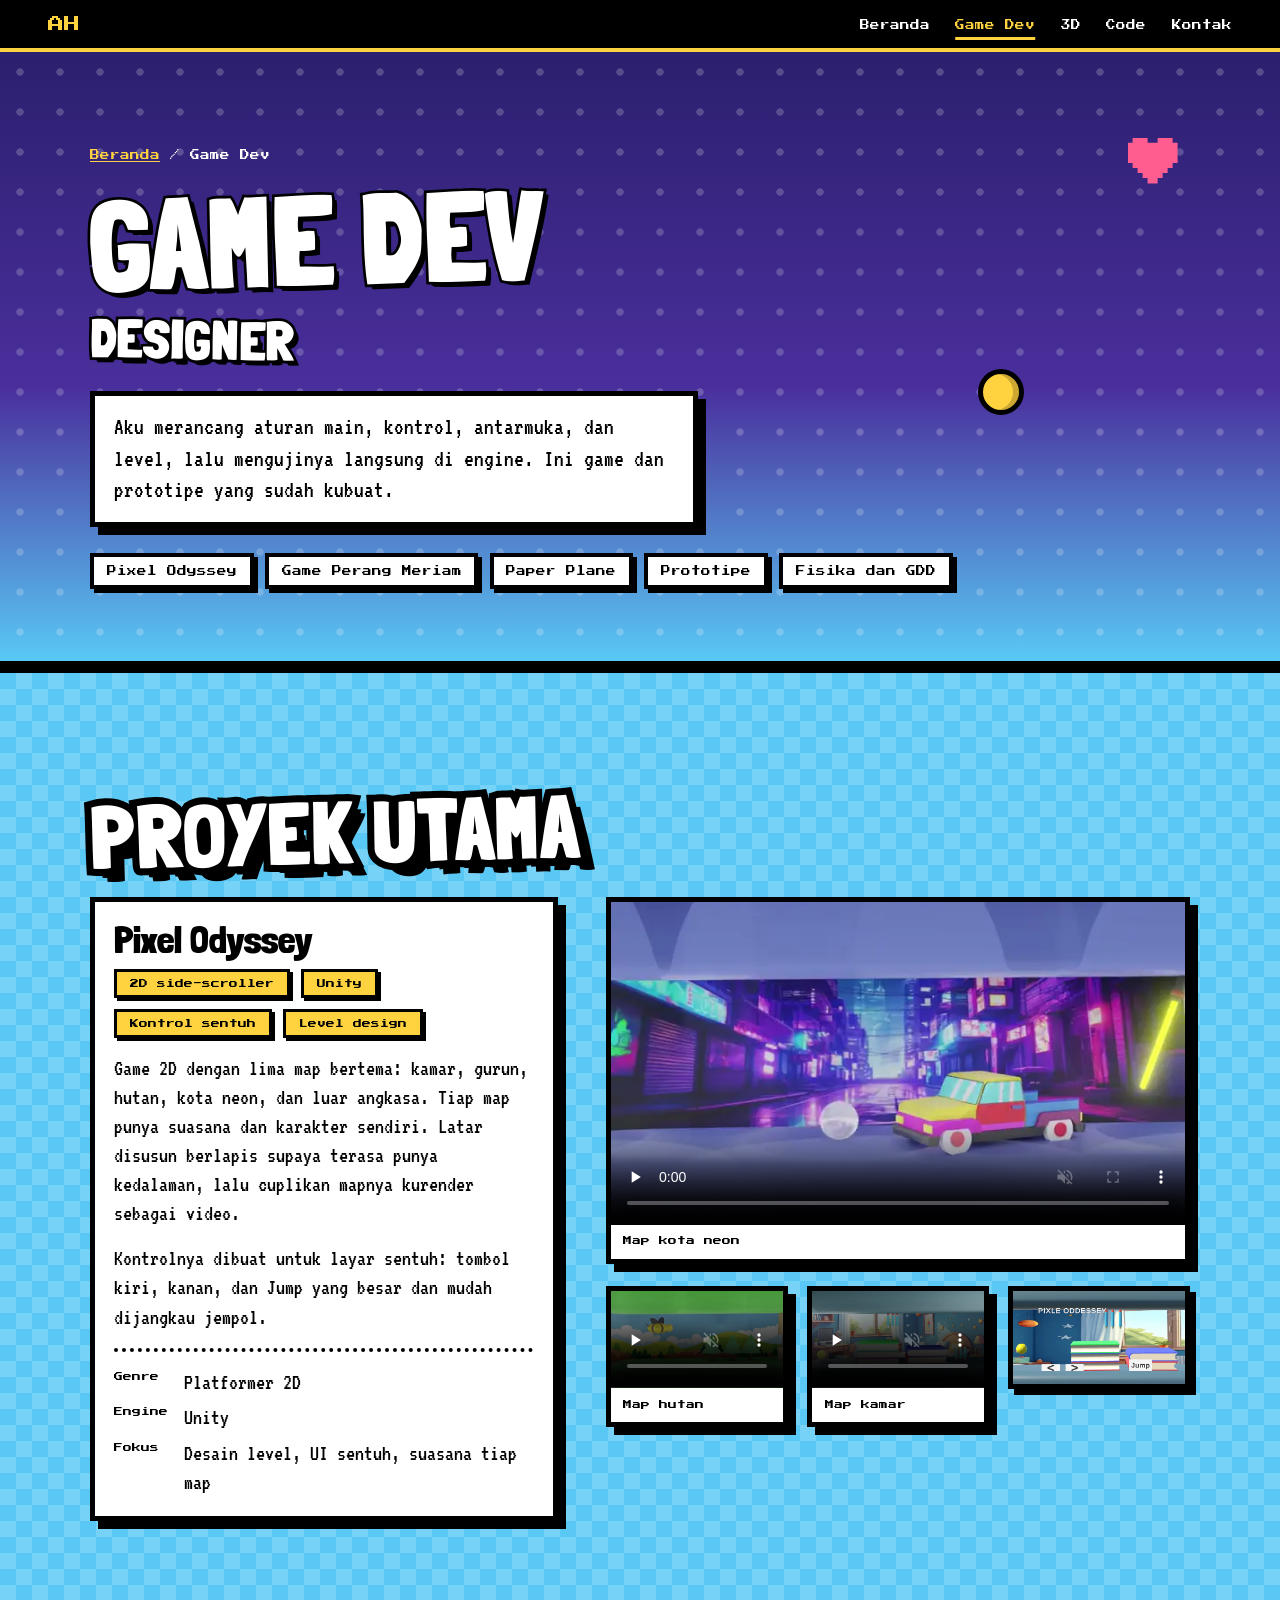
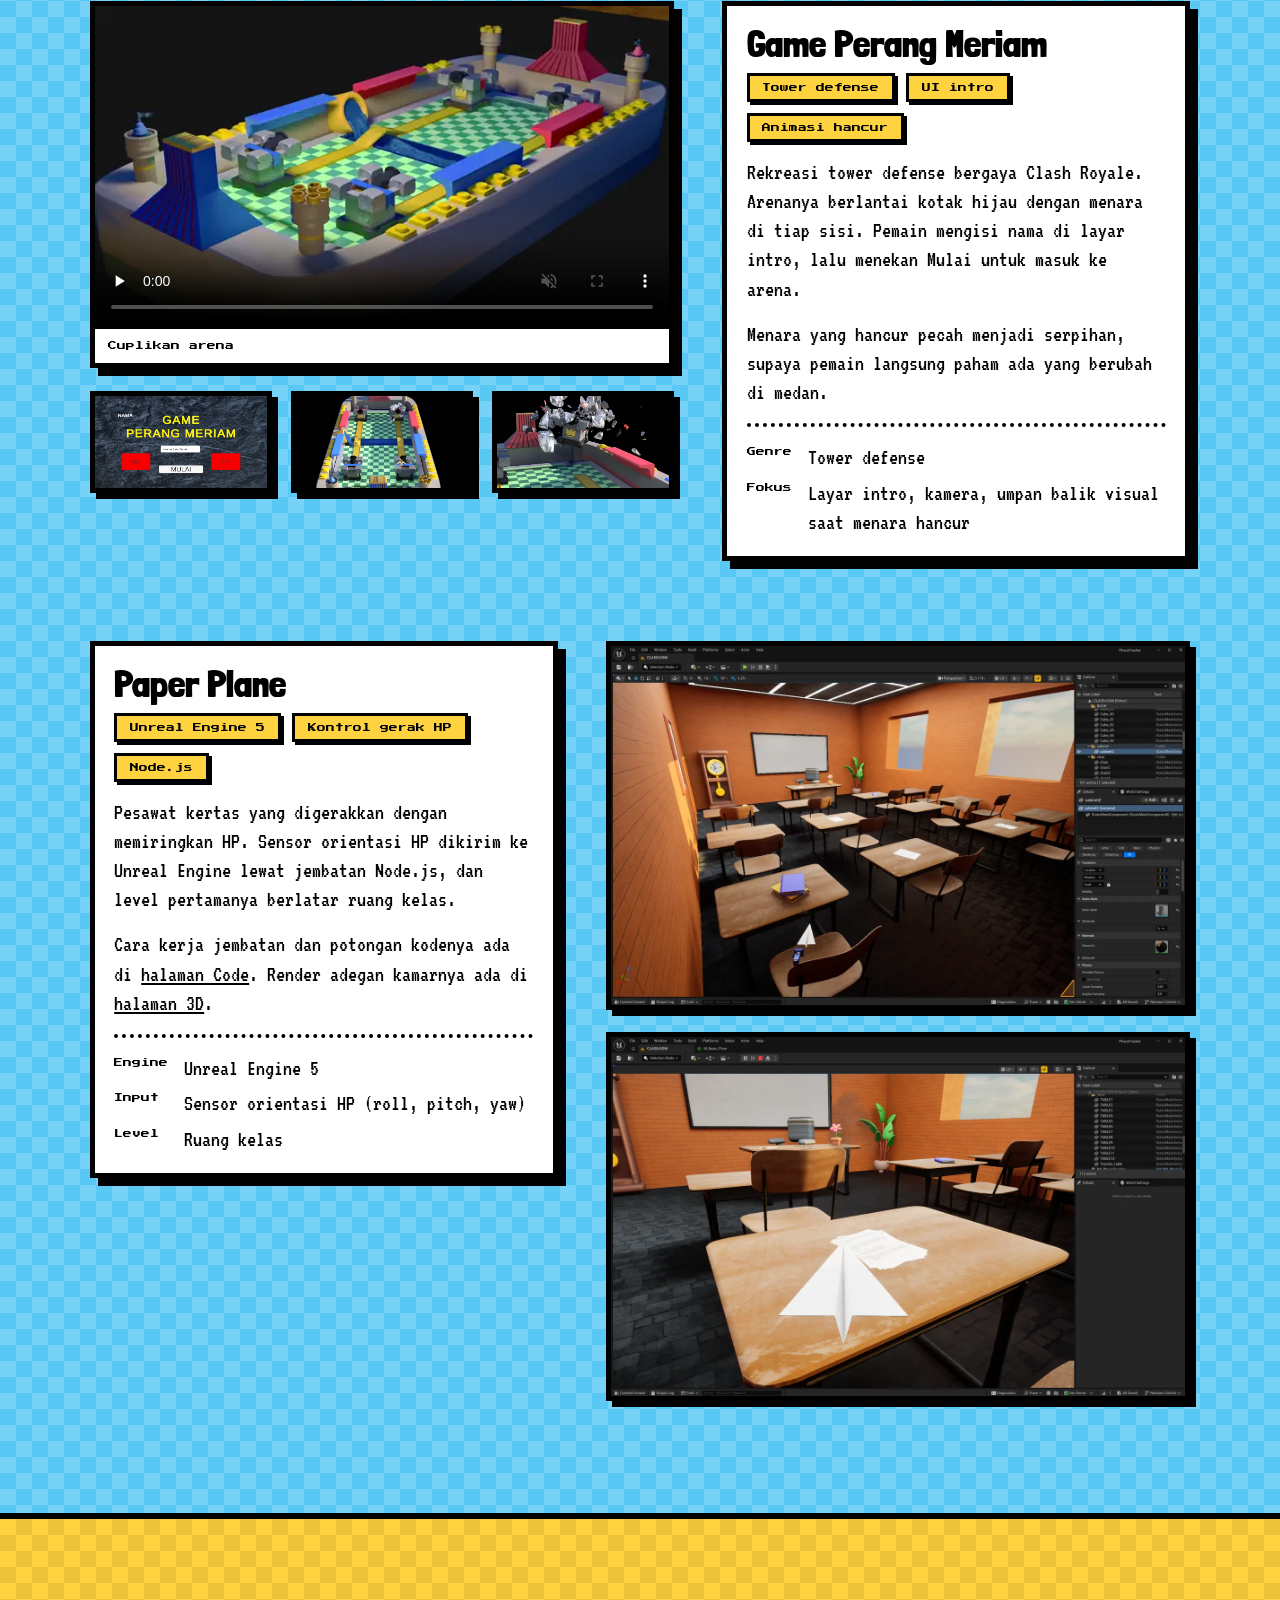
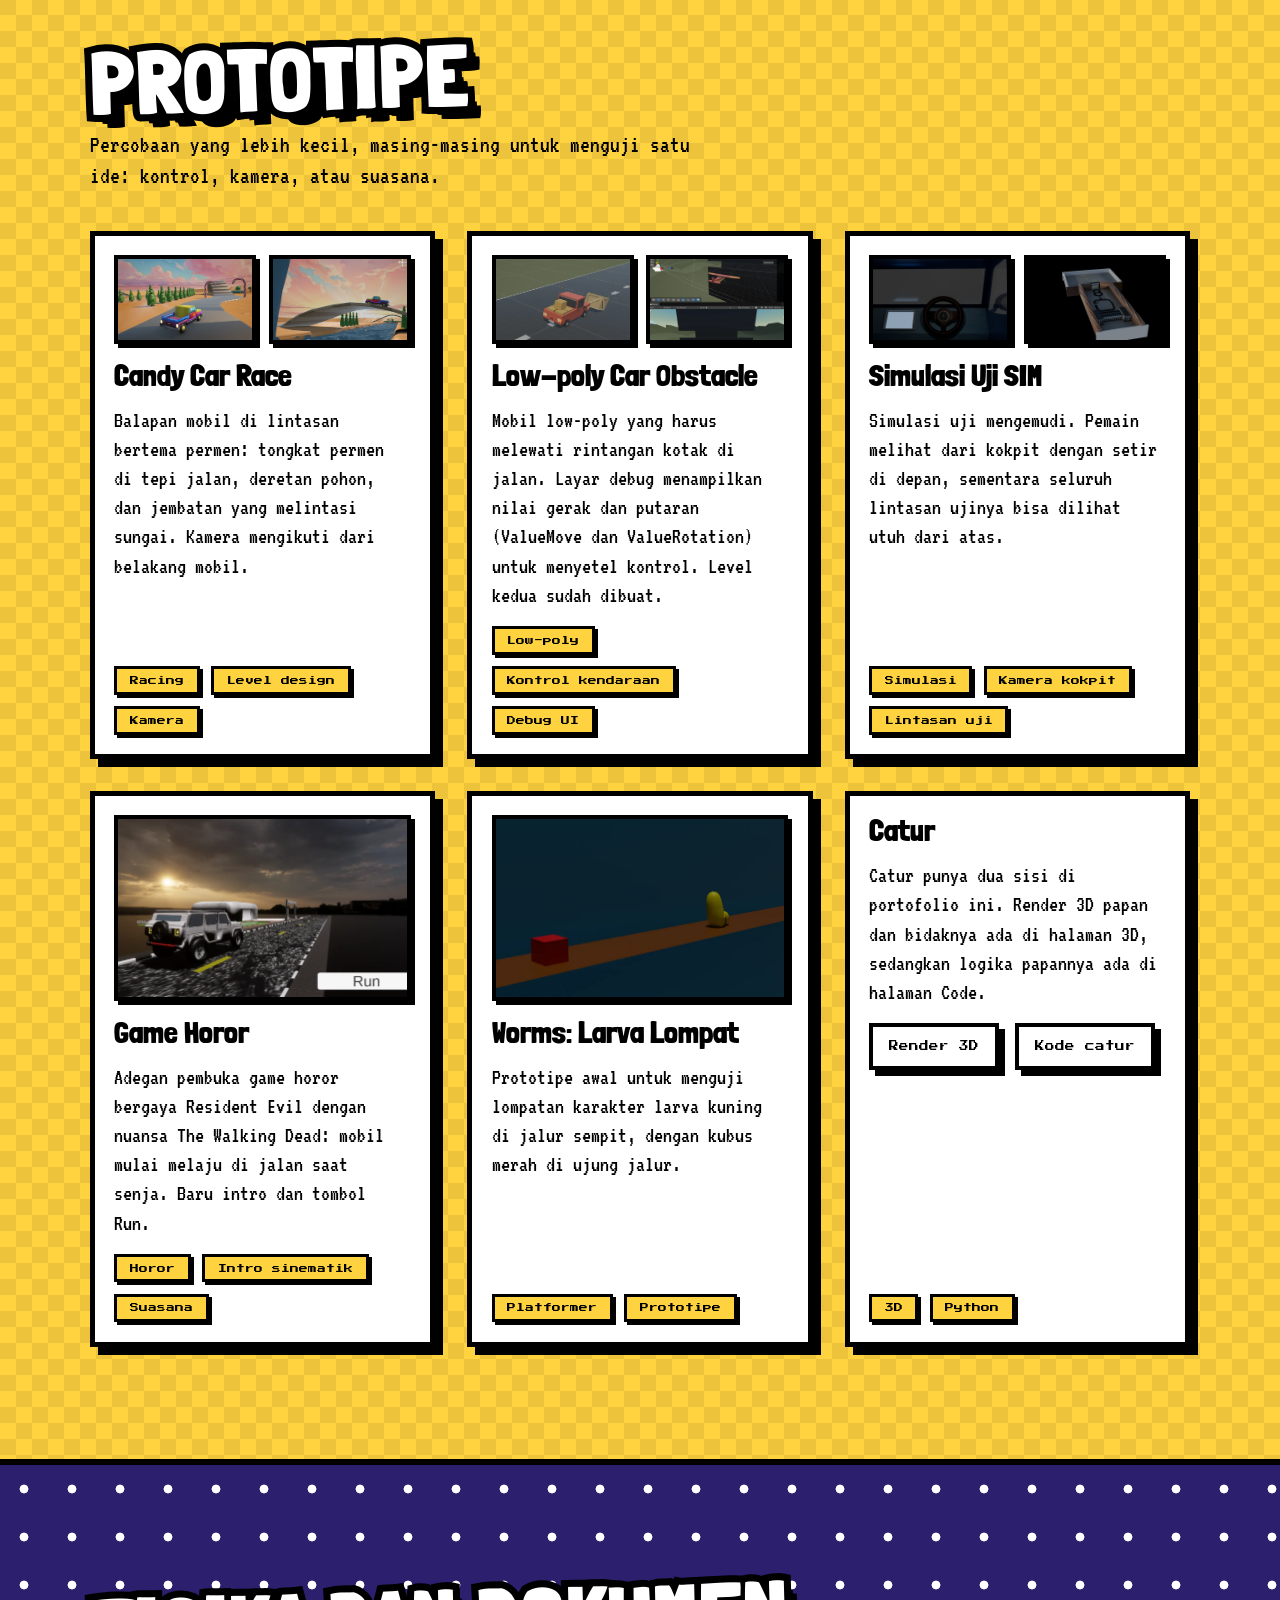
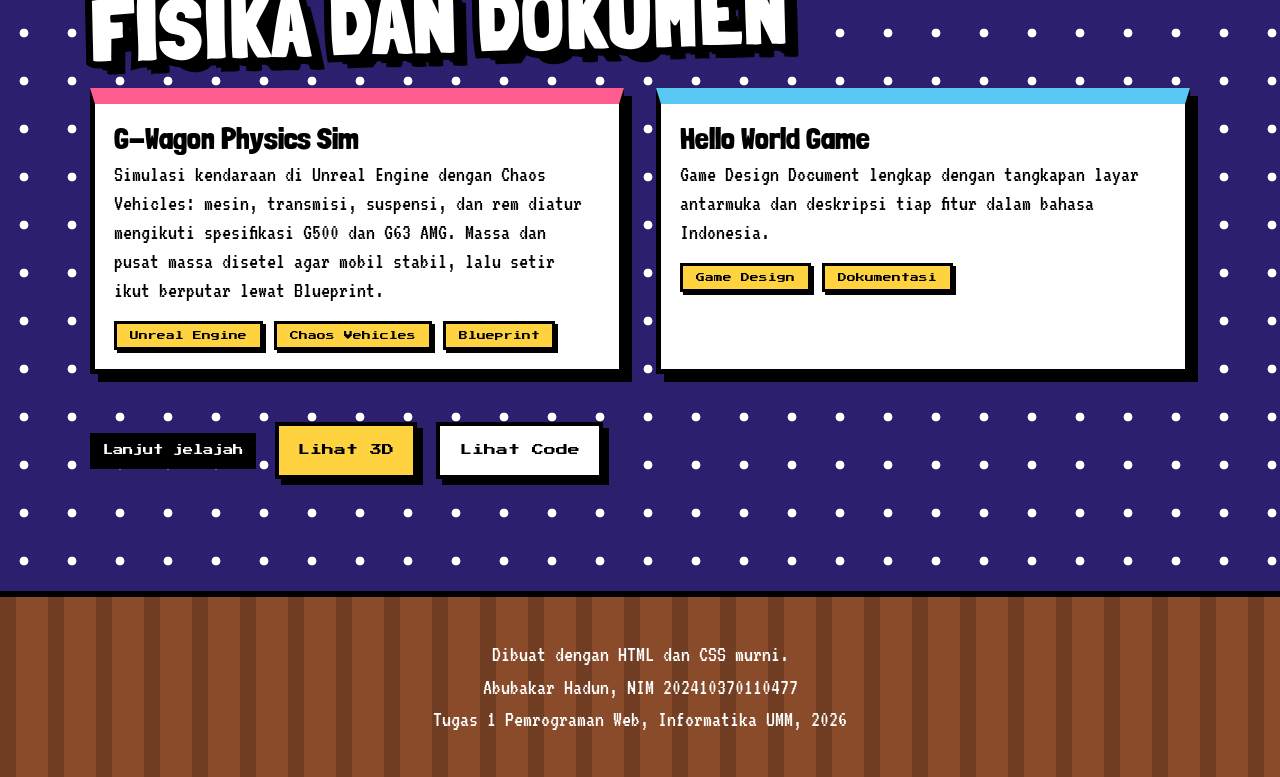
==== gamedev.html @ 82a95703 "Data1" ====
<!DOCTYPE html>
<html lang="id">
<head>
<meta charset="utf-8">
<meta name="viewport" content="width=device-width, initial-scale=1">
<title>Game Dev Designer | Abubakar Hadun</title>
<meta name="description" content="Game dan prototipe karya Abubakar Hadun: Pixel Odyssey, Game Perang Meriam, Paper Plane, simulasi kendaraan, dan Game Design Document.">
<meta name="theme-color" content="#2b1f6e">
<meta property="og:type" content="website">
<meta property="og:title" content="Game Dev Designer | Abubakar Hadun">
<meta property="og:description" content="Game dan prototipe karya Abubakar Hadun: Pixel Odyssey, Game Perang Meriam, Paper Plane, simulasi kendaraan, dan Game Design Document.">
<link rel="icon" href="data:image/svg+xml,%3Csvg xmlns='http://www.w3.org/2000/svg' viewBox='0 0 16 16'%3E%3Crect width='16' height='16' fill='%23ffd23f'/%3E%3Cpath d='M3 13V6h2V4h6v2h2v7h-3V9H6v4z' fill='%23000'/%3E%3C/svg%3E">
<link rel="preconnect" href="https://fonts.googleapis.com">
<link rel="preconnect" href="https://fonts.gstatic.com" crossorigin>
<link rel="stylesheet" href="https://fonts.googleapis.com/css2?family=Londrina+Solid:wght@900&amp;family=Press+Start+2P&amp;family=VT323&amp;display=swap">
<link rel="stylesheet" href="css/style.css">
</head>
<body>
<a class="skip" href="#main">Lewati ke konten utama</a>

<header class="topbar">
  <a class="logo" href="index.html" aria-label="Kembali ke beranda">AH</a>
  <nav aria-label="Menu utama">
    <ul>
      <li><a href="index.html">Beranda</a></li>
      <li><a href="gamedev.html" aria-current="page">Game Dev</a></li>
      <li><a href="3d.html">3D</a></li>
      <li><a href="code.html">Code</a></li>
      <li><a href="index.html#contact">Kontak</a></li>
    </ul>
  </nav>
</header>

<main id="main">
  <section class="pagehead pagehead--game" aria-labelledby="page-title">
    <span class="doodle heart" style="--k:1.2;right:8%;top:14%" aria-hidden="true"></span>
    <span class="doodle coin" style="--k:.8;right:20%;top:52%" aria-hidden="true"></span>
    <div class="wrap">
      <p class="crumb"><a href="index.html">Beranda</a> / Game Dev</p>
      <h1 id="page-title"><span class="big">Game Dev</span><span class="sub">Designer</span></h1>
      <p class="bubble">Aku merancang aturan main, kontrol, antarmuka, dan level, lalu mengujinya langsung di engine. Ini game dan prototipe yang sudah kubuat.</p>
      <ul class="jump" aria-label="Loncat ke bagian"><li><a href="#pixel-odyssey">Pixel Odyssey</a></li><li><a href="#perang-meriam">Game Perang Meriam</a></li><li><a href="#paper-plane">Paper Plane</a></li><li><a href="#prototipe">Prototipe</a></li><li><a href="#fisika">Fisika dan GDD</a></li></ul>
    </div>
  </section>

  <section id="utama" class="band band--sky" aria-labelledby="utama-title">
    <div class="wrap">
      <h2 id="utama-title">Proyek Utama</h2>
      <article class="case" id="pixel-odyssey">
        <div class="case__media">
          <figure class="frame"><video controls muted playsinline preload="none" width="960" height="540" poster="assets/vid/pixel-map4.webp"><source src="assets/vid/pixel-map4.mp4" type="video/mp4"></video><figcaption>Map kota neon</figcaption></figure>
          <div class="case__row">
            <figure class="frame"><video controls muted playsinline preload="none" width="960" height="540" poster="assets/vid/pixel-map3.webp"><source src="assets/vid/pixel-map3.mp4" type="video/mp4"></video><figcaption>Map hutan</figcaption></figure>
            <figure class="frame"><video controls muted playsinline preload="none" width="960" height="540" poster="assets/vid/pixel-map1.webp"><source src="assets/vid/pixel-map1.mp4" type="video/mp4"></video><figcaption>Map kamar</figcaption></figure>
            <a class="shot" href="#lb-1" aria-label="Perbesar gambar: Antarmuka game Pixel Odyssey dengan tombol kiri, kanan, dan Jump di atas tumpukan buku"><img src="assets/img/pixeloddesey/button-with-controoller-game-mobile-unityui.webp" width="1280" height="792" alt="Antarmuka game Pixel Odyssey dengan tombol kiri, kanan, dan Jump di atas tumpukan buku" loading="lazy" decoding="async"></a>
          </div>
        </div>
        <div class="card case__body">
          <h3>Pixel Odyssey</h3>
          <ul class="tags"><li>2D side-scroller</li><li>Unity</li><li>Kontrol sentuh</li><li>Level design</li></ul>
          <p>Game 2D dengan lima map bertema: kamar, gurun, hutan, kota neon, dan luar angkasa. Tiap map punya suasana dan karakter sendiri. Latar disusun berlapis supaya terasa punya kedalaman, lalu cuplikan mapnya kurender sebagai video.</p>
          <p>Kontrolnya dibuat untuk layar sentuh: tombol kiri, kanan, dan Jump yang besar dan mudah dijangkau jempol.</p>
          <dl class="facts"><dt>Genre</dt><dd>Platformer 2D</dd><dt>Engine</dt><dd>Unity</dd><dt>Fokus</dt><dd>Desain level, UI sentuh, suasana tiap map</dd></dl>
        </div>
      </article>
      <article class="case" id="perang-meriam">
        <div class="case__media">
          <figure class="frame"><video controls muted playsinline preload="none" width="960" height="540" poster="assets/vid/clash-timeline.webp"><source src="assets/vid/clash-timeline.mp4" type="video/mp4"></video><figcaption>Cuplikan arena</figcaption></figure>
          <div class="case__row">
            <a class="shot" href="#lb-2" aria-label="Perbesar gambar: Layar intro Game Perang Meriam dengan kolom nama pemain dan tombol Mulai"><img src="assets/img/clashroyale-recreate-towerdefence/ui-inthe-intro.webp" width="1280" height="682" alt="Layar intro Game Perang Meriam dengan kolom nama pemain dan tombol Mulai" loading="lazy" decoding="async"></a>
            <a class="shot" href="#lb-3" aria-label="Perbesar gambar: Arena tower defense dilihat dari kamera dalam game"><img src="assets/img/clashroyale-recreate-towerdefence/ingamecamera.webp" width="1280" height="720" alt="Arena tower defense dilihat dari kamera dalam game" loading="lazy" decoding="async"></a>
            <a class="shot" href="#lb-4" aria-label="Perbesar gambar: Menara yang hancur pecah menjadi serpihan"><img src="assets/img/clashroyale-recreate-towerdefence/toweranimation-when-got-destroyed.webp" width="1280" height="720" alt="Menara yang hancur pecah menjadi serpihan" loading="lazy" decoding="async"></a>
          </div>
        </div>
        <div class="card case__body">
          <h3>Game Perang Meriam</h3>
          <ul class="tags"><li>Tower defense</li><li>UI intro</li><li>Animasi hancur</li></ul>
          <p>Rekreasi tower defense bergaya Clash Royale. Arenanya berlantai kotak hijau dengan menara di tiap sisi. Pemain mengisi nama di layar intro, lalu menekan Mulai untuk masuk ke arena.</p>
          <p>Menara yang hancur pecah menjadi serpihan, supaya pemain langsung paham ada yang berubah di medan.</p>
          <dl class="facts"><dt>Genre</dt><dd>Tower defense</dd><dt>Fokus</dt><dd>Layar intro, kamera, umpan balik visual saat menara hancur</dd></dl>
        </div>
      </article>
      <article class="case" id="paper-plane">
        <div class="case__media">
          <a class="shot" href="#lb-5" aria-label="Perbesar gambar: Level ruang kelas di Unreal Editor dengan pesawat kertas di atas meja"><img src="assets/img/paper-plane-game/phonetracker-unreal-editor-12-11-2026-19-38-10.webp" width="1280" height="800" alt="Level ruang kelas di Unreal Editor dengan pesawat kertas di atas meja" loading="lazy" decoding="async"></a>
          <a class="shot" href="#lb-6" aria-label="Perbesar gambar: Pesawat kertas dilihat dari dekat di atas meja kelas"><img src="assets/img/paper-plane-game/phonetracker-unreal-editor-12-11-2026-19-39-24.webp" width="1280" height="800" alt="Pesawat kertas dilihat dari dekat di atas meja kelas" loading="lazy" decoding="async"></a>
        </div>
        <div class="card case__body">
          <h3>Paper Plane</h3>
          <ul class="tags"><li>Unreal Engine 5</li><li>Kontrol gerak HP</li><li>Node.js</li></ul>
          <p>Pesawat kertas yang digerakkan dengan memiringkan HP. Sensor orientasi HP dikirim ke Unreal Engine lewat jembatan Node.js, dan level pertamanya berlatar ruang kelas.</p>
          <p>Cara kerja jembatan dan potongan kodenya ada di <a href="code.html#phone-bridge">halaman Code</a>. Render adegan kamarnya ada di <a href="3d.html#gerak">halaman 3D</a>.</p>
          <dl class="facts"><dt>Engine</dt><dd>Unreal Engine 5</dd><dt>Input</dt><dd>Sensor orientasi HP (roll, pitch, yaw)</dd><dt>Level</dt><dd>Ruang kelas</dd></dl>
        </div>
      </article>
    </div>
  </section>

  <section id="prototipe" class="band band--sun" aria-labelledby="prototipe-title">
    <div class="wrap">
      <h2 id="prototipe-title">Prototipe</h2>
      <p class="lede">Percobaan yang lebih kecil, masing-masing untuk menguji satu ide: kontrol, kamera, atau suasana.</p>
      <div class="grid grid--3">
        <article class="card proto">
          <div class="shots"><a class="shot" href="#lb-7" aria-label="Perbesar gambar: Mobil dilihat dari belakang di lintasan bertema permen dengan tongkat permen di tepi jalan"><img src="assets/img/candy-car-race/front-cam.webp" width="1280" height="855" alt="Mobil dilihat dari belakang di lintasan bertema permen dengan tongkat permen di tepi jalan" loading="lazy" decoding="async"></a><a class="shot" href="#lb-8" aria-label="Perbesar gambar: Mobil melintasi jembatan di atas sungai saat senja"><img src="assets/img/candy-car-race/water.webp" width="1280" height="834" alt="Mobil melintasi jembatan di atas sungai saat senja" loading="lazy" decoding="async"></a></div>
          <h3>Candy Car Race</h3>
          <p>Balapan mobil di lintasan bertema permen: tongkat permen di tepi jalan, deretan pohon, dan jembatan yang melintasi sungai. Kamera mengikuti dari belakang mobil.</p>
          <ul class="tags"><li>Racing</li><li>Level design</li><li>Kamera</li></ul>
        </article>
        <article class="card proto">
          <div class="shots"><a class="shot" href="#lb-9" aria-label="Perbesar gambar: Mobil pikap low-poly dengan kotak-kotak rintangan di jalan"><img src="assets/img/lowpoly-car-obstacle/screenshot-2026-11-12-171613.webp" width="822" height="354" alt="Mobil pikap low-poly dengan kotak-kotak rintangan di jalan" loading="lazy" decoding="async"></a><a class="shot" href="#lb-10" aria-label="Perbesar gambar: Level kedua game mobil low-poly di editor"><img src="assets/img/lowpoly-car-obstacle/level2-lowpoly-game-plane.webp" width="1280" height="1328" alt="Level kedua game mobil low-poly di editor" loading="lazy" decoding="async"></a></div>
          <h3>Low-poly Car Obstacle</h3>
          <p>Mobil low-poly yang harus melewati rintangan kotak di jalan. Layar debug menampilkan nilai gerak dan putaran (ValueMove dan ValueRotation) untuk menyetel kontrol. Level kedua sudah dibuat.</p>
          <ul class="tags"><li>Low-poly</li><li>Kontrol kendaraan</li><li>Debug UI</li></ul>
        </article>
        <article class="card proto">
          <div class="shots"><a class="shot" href="#lb-11" aria-label="Perbesar gambar: Tampilan kokpit dengan setir dan layar kecil di dalam game"><img src="assets/img/game-uji-sim/in-steering-ongame.webp" width="1280" height="720" alt="Tampilan kokpit dengan setir dan layar kecil di dalam game" loading="lazy" decoding="async"></a><a class="shot" href="#lb-12" aria-label="Perbesar gambar: Peta lintasan uji dilihat dari atas"><img src="assets/img/game-uji-sim/whole-map.webp" width="1280" height="720" alt="Peta lintasan uji dilihat dari atas" loading="lazy" decoding="async"></a></div>
          <h3>Simulasi Uji SIM</h3>
          <p>Simulasi uji mengemudi. Pemain melihat dari kokpit dengan setir di depan, sementara seluruh lintasan ujinya bisa dilihat utuh dari atas.</p>
          <ul class="tags"><li>Simulasi</li><li>Kamera kokpit</li><li>Lintasan uji</li></ul>
        </article>
        <article class="card proto">
          <div class="shots"><a class="shot" href="#lb-13" aria-label="Perbesar gambar: Mobil off-road melaju di jalan saat senja dengan tombol Run di pojok kanan bawah"><img src="assets/img/horor-game/hororgame-styleresident-evil-intro-kinda-like-walkingdead-car-start.webp" width="1280" height="715" alt="Mobil off-road melaju di jalan saat senja dengan tombol Run di pojok kanan bawah" loading="lazy" decoding="async"></a></div>
          <h3>Game Horor</h3>
          <p>Adegan pembuka game horor bergaya Resident Evil dengan nuansa The Walking Dead: mobil mulai melaju di jalan saat senja. Baru intro dan tombol Run.</p>
          <ul class="tags"><li>Horor</li><li>Intro sinematik</li><li>Suasana</li></ul>
        </article>
        <article class="card proto">
          <div class="shots"><a class="shot" href="#lb-14" aria-label="Perbesar gambar: Larva kuning di atas papan sempit dengan kubus merah di ujung jalur"><img src="assets/img/worms-game/larva-tryna-jump.webp" width="1280" height="720" alt="Larva kuning di atas papan sempit dengan kubus merah di ujung jalur" loading="lazy" decoding="async"></a></div>
          <h3>Worms: Larva Lompat</h3>
          <p>Prototipe awal untuk menguji lompatan karakter larva kuning di jalur sempit, dengan kubus merah di ujung jalur.</p>
          <ul class="tags"><li>Platformer</li><li>Prototipe</li></ul>
        </article>
        <article class="card proto">
          
          <h3>Catur</h3>
          <p>Catur punya dua sisi di portofolio ini. Render 3D papan dan bidaknya ada di halaman 3D, sedangkan logika papannya ada di halaman Code.</p>
          <p class="links"><a class="btn btn--alt" href="3d.html#catur">Render 3D</a><a class="btn btn--alt" href="code.html#catur">Kode catur</a></p>
          <ul class="tags"><li>3D</li><li>Python</li></ul>
        </article>
      </div>
    </div>
  </section>

  <section id="fisika" class="band band--night" aria-labelledby="fisika-title">
    <div class="wrap">
      <h2 id="fisika-title">Fisika dan Dokumen</h2>
      <div class="grid grid--2">
        <article class="card cart note-card">
          <h3>G-Wagon Physics Sim</h3>
          <p>Simulasi kendaraan di Unreal Engine dengan Chaos Vehicles: mesin, transmisi, suspensi, dan rem diatur mengikuti spesifikasi G500 dan G63 AMG. Massa dan pusat massa disetel agar mobil stabil, lalu setir ikut berputar lewat Blueprint.</p>
          <ul class="tags"><li>Unreal Engine</li><li>Chaos Vehicles</li><li>Blueprint</li></ul>
        </article>
        <article class="card cart note-card note-card--b">
          <h3>Hello World Game</h3>
          <p>Game Design Document lengkap dengan tangkapan layar antarmuka dan deskripsi tiap fitur dalam bahasa Indonesia.</p>
          <ul class="tags"><li>Game Design</li><li>Dokumentasi</li></ul>
        </article>
      </div>
      <div class="nextpage" style="margin-top:3rem">
        <p>Lanjut jelajah</p>
        <a class="btn" href="3d.html">Lihat 3D</a>
        <a class="btn btn--alt" href="code.html">Lihat Code</a>
      </div>
    </div>
  </section>

</main>

<!-- Lightbox gambar: CSS murni lewat :target -->
<div class="lb" id="lb-1" role="dialog" aria-label="Antarmuka game Pixel Odyssey dengan tombol kiri, kanan, dan Jump di atas tumpukan buku">
  <a class="lb__bg" href="#close" aria-label="Tutup"></a>
  <figure><img src="assets/img/pixeloddesey/button-with-controoller-game-mobile-unityui.webp" width="1280" height="792" alt="Antarmuka game Pixel Odyssey dengan tombol kiri, kanan, dan Jump di atas tumpukan buku" loading="lazy"><figcaption>Kontrol sentuh: tombol kiri, kanan, dan Jump di UI Unity</figcaption></figure>
  <a class="lb__close" href="#close">Tutup</a>
</div>
<div class="lb" id="lb-2" role="dialog" aria-label="Layar intro Game Perang Meriam dengan kolom nama pemain dan tombol Mulai">
  <a class="lb__bg" href="#close" aria-label="Tutup"></a>
  <figure><img src="assets/img/clashroyale-recreate-towerdefence/ui-inthe-intro.webp" width="1280" height="682" alt="Layar intro Game Perang Meriam dengan kolom nama pemain dan tombol Mulai" loading="lazy"><figcaption>Layar intro: pemain mengisi nama lalu menekan Mulai</figcaption></figure>
  <a class="lb__close" href="#close">Tutup</a>
</div>
<div class="lb" id="lb-3" role="dialog" aria-label="Arena tower defense dilihat dari kamera dalam game">
  <a class="lb__bg" href="#close" aria-label="Tutup"></a>
  <figure><img src="assets/img/clashroyale-recreate-towerdefence/ingamecamera.webp" width="1280" height="720" alt="Arena tower defense dilihat dari kamera dalam game" loading="lazy"><figcaption>Kamera dalam game</figcaption></figure>
  <a class="lb__close" href="#close">Tutup</a>
</div>
<div class="lb" id="lb-4" role="dialog" aria-label="Menara yang hancur pecah menjadi serpihan">
  <a class="lb__bg" href="#close" aria-label="Tutup"></a>
  <figure><img src="assets/img/clashroyale-recreate-towerdefence/toweranimation-when-got-destroyed.webp" width="1280" height="720" alt="Menara yang hancur pecah menjadi serpihan" loading="lazy"><figcaption>Menara yang hancur pecah jadi serpihan</figcaption></figure>
  <a class="lb__close" href="#close">Tutup</a>
</div>
<div class="lb" id="lb-5" role="dialog" aria-label="Level ruang kelas di Unreal Editor dengan pesawat kertas di atas meja">
  <a class="lb__bg" href="#close" aria-label="Tutup"></a>
  <figure><img src="assets/img/paper-plane-game/phonetracker-unreal-editor-12-11-2026-19-38-10.webp" width="1280" height="800" alt="Level ruang kelas di Unreal Editor dengan pesawat kertas di atas meja" loading="lazy"><figcaption>Level ruang kelas di Unreal Editor</figcaption></figure>
  <a class="lb__close" href="#close">Tutup</a>
</div>
<div class="lb" id="lb-6" role="dialog" aria-label="Pesawat kertas dilihat dari dekat di atas meja kelas">
  <a class="lb__bg" href="#close" aria-label="Tutup"></a>
  <figure><img src="assets/img/paper-plane-game/phonetracker-unreal-editor-12-11-2026-19-39-24.webp" width="1280" height="800" alt="Pesawat kertas dilihat dari dekat di atas meja kelas" loading="lazy"><figcaption>Pesawat kertas di atas meja kelas</figcaption></figure>
  <a class="lb__close" href="#close">Tutup</a>
</div>
<div class="lb" id="lb-7" role="dialog" aria-label="Mobil dilihat dari belakang di lintasan bertema permen dengan tongkat permen di tepi jalan">
  <a class="lb__bg" href="#close" aria-label="Tutup"></a>
  <figure><img src="assets/img/candy-car-race/front-cam.webp" width="1280" height="855" alt="Mobil dilihat dari belakang di lintasan bertema permen dengan tongkat permen di tepi jalan" loading="lazy"><figcaption>Kamera belakang mobil di lintasan permen</figcaption></figure>
  <a class="lb__close" href="#close">Tutup</a>
</div>
<div class="lb" id="lb-8" role="dialog" aria-label="Mobil melintasi jembatan di atas sungai saat senja">
  <a class="lb__bg" href="#close" aria-label="Tutup"></a>
  <figure><img src="assets/img/candy-car-race/water.webp" width="1280" height="834" alt="Mobil melintasi jembatan di atas sungai saat senja" loading="lazy"><figcaption>Jembatan di atas sungai</figcaption></figure>
  <a class="lb__close" href="#close">Tutup</a>
</div>
<div class="lb" id="lb-9" role="dialog" aria-label="Mobil pikap low-poly dengan kotak-kotak rintangan di jalan">
  <a class="lb__bg" href="#close" aria-label="Tutup"></a>
  <figure><img src="assets/img/lowpoly-car-obstacle/screenshot-2026-11-12-171613.webp" width="822" height="354" alt="Mobil pikap low-poly dengan kotak-kotak rintangan di jalan" loading="lazy"><figcaption>Mobil dan rintangan kotak</figcaption></figure>
  <a class="lb__close" href="#close">Tutup</a>
</div>
<div class="lb" id="lb-10" role="dialog" aria-label="Level kedua game mobil low-poly di editor">
  <a class="lb__bg" href="#close" aria-label="Tutup"></a>
  <figure><img src="assets/img/lowpoly-car-obstacle/level2-lowpoly-game-plane.webp" width="1280" height="1328" alt="Level kedua game mobil low-poly di editor" loading="lazy"><figcaption>Level 2 di editor</figcaption></figure>
  <a class="lb__close" href="#close">Tutup</a>
</div>
<div class="lb" id="lb-11" role="dialog" aria-label="Tampilan kokpit dengan setir dan layar kecil di dalam game">
  <a class="lb__bg" href="#close" aria-label="Tutup"></a>
  <figure><img src="assets/img/game-uji-sim/in-steering-ongame.webp" width="1280" height="720" alt="Tampilan kokpit dengan setir dan layar kecil di dalam game" loading="lazy"><figcaption>Kamera kokpit dengan setir</figcaption></figure>
  <a class="lb__close" href="#close">Tutup</a>
</div>
<div class="lb" id="lb-12" role="dialog" aria-label="Peta lintasan uji dilihat dari atas">
  <a class="lb__bg" href="#close" aria-label="Tutup"></a>
  <figure><img src="assets/img/game-uji-sim/whole-map.webp" width="1280" height="720" alt="Peta lintasan uji dilihat dari atas" loading="lazy"><figcaption>Peta lintasan uji dari atas</figcaption></figure>
  <a class="lb__close" href="#close">Tutup</a>
</div>
<div class="lb" id="lb-13" role="dialog" aria-label="Mobil off-road melaju di jalan saat senja dengan tombol Run di pojok kanan bawah">
  <a class="lb__bg" href="#close" aria-label="Tutup"></a>
  <figure><img src="assets/img/horor-game/hororgame-styleresident-evil-intro-kinda-like-walkingdead-car-start.webp" width="1280" height="715" alt="Mobil off-road melaju di jalan saat senja dengan tombol Run di pojok kanan bawah" loading="lazy"><figcaption>Adegan pembuka: mobil melaju saat senja</figcaption></figure>
  <a class="lb__close" href="#close">Tutup</a>
</div>
<div class="lb" id="lb-14" role="dialog" aria-label="Larva kuning di atas papan sempit dengan kubus merah di ujung jalur">
  <a class="lb__bg" href="#close" aria-label="Tutup"></a>
  <figure><img src="assets/img/worms-game/larva-tryna-jump.webp" width="1280" height="720" alt="Larva kuning di atas papan sempit dengan kubus merah di ujung jalur" loading="lazy"><figcaption>Larva di jalur sempit</figcaption></figure>
  <a class="lb__close" href="#close">Tutup</a>
</div>

<footer class="foot">
  <p>Dibuat dengan HTML dan CSS murni.</p>
  <p>Abubakar Hadun, NIM 202410370110477</p>
  <p>Tugas 1 Pemrograman Web, Informatika UMM, 2026</p>
</footer>
</body>
</html>
---- css/style.css ----
/* =========================================================
   1. TOKEN
   ========================================================= */
:root{
  --ink:#000; --white:#fff;
  --night:#2b1f6e; --sky:#59c8f5; --sun:#ffd23f;
  --pink:#ff5d8f; --grass:#4fd05b; --dirt:#8a4b2a;
  --f-title:"Londrina Solid","Bangers",Impact,sans-serif;
  --f-pixel:"Press Start 2P","Courier New",monospace;
  --f-body:"VT323","Courier New",monospace;
  --pad:clamp(1rem,4vw,3rem);
}

/* =========================================================
   2. DASAR
   ========================================================= */
*,*::before,*::after{box-sizing:border-box}
html{scroll-behavior:smooth;scroll-padding-top:104px}
body{margin:0;font:1.4rem/1.3 var(--f-body);color:var(--ink);background:var(--night);overflow-x:hidden}
img,svg{max-width:100%;display:block}
a{color:inherit}
:focus-visible{outline:4px dashed var(--white);outline-offset:4px}
.skip{position:absolute;left:-999px;top:0;z-index:100;background:var(--sun);padding:.5rem 1rem;border:4px solid var(--ink)}
.skip:focus{left:0}

/* Judul bergaya gambar referensi: huruf putih, garis hitam, bayangan tebal */
h1,h2{
  font-family:var(--f-title);font-weight:900;text-transform:uppercase;
  color:var(--white);line-height:.9;letter-spacing:.02em;margin:0;
  -webkit-text-stroke:.16em var(--ink);paint-order:stroke fill;
  text-shadow:.05em .05em 0 var(--ink),.1em .1em 0 var(--ink),.15em .15em 0 var(--ink);
}
h2{font-size:clamp(2.8rem,9vw,5.5rem);margin-bottom:2rem;transform:rotate(-1.5deg)}
h3,h4{font-family:var(--f-title);font-weight:900;margin:0 0 .4rem;line-height:1}
h3{font-size:1.9rem} h4{font-size:2.2rem}
p{margin:0 0 1rem}
ul{margin:0;padding:0;list-style:none}

/* =========================================================
   3. KOMPONEN UMUM
   ========================================================= */
.wrap{max-width:1100px;margin-inline:auto;position:relative;z-index:1}
.card{background:var(--white);border:5px solid var(--ink);box-shadow:8px 8px 0 var(--ink);padding:1.2rem}
.card3d{transition:transform .25s ease,box-shadow .25s ease}
.card3d:hover,.card3d:focus-within{transform:perspective(700px) rotateX(5deg) rotateY(-7deg) translateY(-6px);box-shadow:14px 14px 0 var(--ink)}
.btn{display:inline-block;font:.75rem/1.4 var(--f-pixel);text-decoration:none;color:var(--ink);background:var(--sun);border:4px solid var(--ink);box-shadow:6px 6px 0 var(--ink);padding:1rem 1.2rem;transition:translate .1s,box-shadow .1s}
.btn--alt{background:var(--white)}
.btn:hover{translate:3px 3px;box-shadow:3px 3px 0 var(--ink)}
.grid{display:grid;gap:2rem}
.grid--2{grid-template-columns:repeat(auto-fit,minmax(260px,1fr))}
.grid--3{grid-template-columns:repeat(auto-fit,minmax(270px,1fr))}
.chips,.tags{display:flex;flex-wrap:wrap;gap:.7rem}
.chips li,.tags li{border:4px solid var(--ink);background:var(--grass);box-shadow:4px 4px 0 var(--ink);padding:.3rem .8rem;font:.7rem/1.5 var(--f-pixel)}
.chips li:nth-child(2n){background:var(--sun)}
.chips li:nth-child(3n){background:var(--pink)}
.chips--code li{background:var(--sky)}
.tags li{background:var(--sun);font-size:.55rem;box-shadow:3px 3px 0 var(--ink);border-width:3px}

/* =========================================================
   4. HEADER
   ========================================================= */
.topbar{position:sticky;top:0;z-index:50;display:flex;align-items:center;justify-content:space-between;gap:1rem;padding:.6rem var(--pad);background:var(--ink);border-bottom:4px solid var(--sun)}
.logo{font:1rem var(--f-pixel);color:var(--sun);text-decoration:none}
.topbar ul{display:flex;gap:clamp(.6rem,3vw,1.6rem);flex-wrap:wrap}
.topbar nav a{font:.6rem var(--f-pixel);color:var(--white);text-decoration:none;padding:.4rem 0}
.topbar nav a:hover,.topbar nav a[aria-current]{color:var(--sun)}
.topbar nav a[aria-current]{text-decoration:underline;text-decoration-thickness:3px;text-underline-offset:6px}

/* =========================================================
   5. HERO (parallax)
   ========================================================= */
.hero{position:relative;min-height:100svh;display:grid;place-items:center;overflow:hidden;padding:5rem var(--pad) 11rem;background:linear-gradient(#2b1f6e 0,#7b3fa0 45%,#ff5d8f 78%,#ffd23f 100%)}
.scene{position:absolute;inset:0;z-index:0;pointer-events:none}
.scene>*{position:absolute}
.stars{top:8%;left:6%;width:4px;height:4px;background:#fff;box-shadow:120px 40px #fff,300px 10px var(--sun),520px 70px #fff,760px 20px #fff,980px 60px #fff,1200px 30px var(--sun),60px 160px #fff,420px 140px #fff,880px 150px #fff,1100px 130px #fff}
.sun{right:12%;top:30%;width:150px;height:150px;background:var(--sun);clip-path:polygon(30% 0,70% 0,70% 10%,90% 10%,90% 30%,100% 30%,100% 70%,90% 70%,90% 90%,70% 90%,70% 100%,30% 100%,30% 90%,10% 90%,10% 70%,0 70%,0 30%,10% 30%,10% 10%,30% 10%)}
.clouds{inset:0}
.cloud{left:0;width:130px;height:46px;background:#fff;opacity:.92;clip-path:polygon(15% 40%,30% 40%,30% 20%,55% 20%,55% 0,75% 0,75% 20%,85% 20%,85% 40%,100% 40%,100% 100%,0 100%,0 40%);animation:cloud 70s linear infinite}
.c1{top:14%}
.c2{top:30%;width:180px;height:62px;animation-duration:100s;animation-delay:-45s}
.c3{top:46%;width:100px;height:36px;animation-duration:85s;animation-delay:-20s}
.mtn{bottom:90px;background:#4a2f9c;clip-path:polygon(0 100%,0 88%,10% 88%,10% 74%,20% 74%,20% 60%,30% 60%,30% 46%,40% 46%,40% 32%,45% 32%,45% 18%,55% 18%,55% 32%,60% 32%,60% 46%,70% 46%,70% 60%,80% 60%,80% 74%,90% 74%,90% 88%,100% 88%,100% 100%)}
.m1{left:-5%;width:65%;height:42%}
.m2{right:-8%;width:70%;height:32%;background:#6a3fb5}
.ground{left:0;right:0;bottom:0;height:90px;border-top:6px solid var(--ink);background:repeating-linear-gradient(90deg,rgba(0,0,0,.18) 0 16px,transparent 16px 48px),linear-gradient(var(--grass) 0 24px,var(--dirt) 24px)}
.tree{bottom:100%;width:70px;height:100px}
.tree::before{content:"";position:absolute;inset:0 0 30%;background:#2e9e3f;clip-path:polygon(30% 0,70% 0,70% 15%,90% 15%,90% 45%,100% 45%,100% 100%,0 100%,0 45%,10% 45%,10% 15%,30% 15%)}
.tree::after{content:"";position:absolute;left:40%;width:20%;bottom:0;height:34%;background:var(--dirt)}
.t1{left:8%} .t2{right:10%;scale:.8;transform-origin:bottom}

.hero__body{position:relative;z-index:1;text-align:center;max-width:900px}
h1 .top{display:block;font-size:clamp(2rem,7vw,4.5rem);margin-bottom:.15em}
h1 .big{display:block;font-size:clamp(3.8rem,15vw,10rem)}
h1 span span{display:inline-block}
h1 .top span:first-child{transform:rotate(-4deg)}
h1 .top span:last-child{transform:rotate(3deg) translateY(.15em)}
h1 .big span:first-child{transform:rotate(-2deg)}
h1 .big span:last-child{transform:rotate(2deg)}
h1 .big span:last-child::first-letter{font-size:1.25em}
.bubble{margin:2.4rem auto 1.4rem;max-width:34rem;background:var(--white);border:5px solid var(--ink);box-shadow:8px 8px 0 var(--ink);padding:1rem 1.2rem;font-size:1.5rem}
.actions{display:flex;flex-wrap:wrap;gap:1.2rem;justify-content:center}

/* Kubus 3D */
.stage{width:110px;height:110px;margin:2.5rem auto 0;perspective:800px}
.cube{position:relative;width:100%;height:100%;transform-style:preserve-3d;transform:rotateX(-20deg) rotateY(-30deg);animation:spin 14s linear infinite}
.cube span{position:absolute;inset:0;display:grid;place-items:center;font:1.2rem var(--f-pixel);border:5px solid var(--ink);background:var(--sun)}
.cube .f2,.cube .f5{background:var(--sky)}
.cube .f3,.cube .f6{background:var(--pink)}
.cube .f4{background:var(--grass)}
.f1{transform:translateZ(55px)}
.f2{transform:rotateY(90deg) translateZ(55px)}
.f3{transform:rotateY(180deg) translateZ(55px)}
.f4{transform:rotateY(-90deg) translateZ(55px)}
.f5{transform:rotateX(90deg) translateZ(55px)}
.f6{transform:rotateX(-90deg) translateZ(55px)}

/* =========================================================
   6. SECTION BAND
   ========================================================= */
.band{position:relative;overflow:hidden;padding:clamp(4rem,10vw,7rem) var(--pad);border-top:6px solid var(--ink)}
.band--sun{background:conic-gradient(rgba(0,0,0,.07) 25%,transparent 0 50%,rgba(0,0,0,.07) 0 75%,transparent 0) 0 0/32px 32px,var(--sun)}
.band--night{background:radial-gradient(#fff 12%,transparent 14%) 0 0/48px 48px,var(--night)}
.band--sky{background:conic-gradient(rgba(255,255,255,.18) 25%,transparent 0 50%,rgba(255,255,255,.18) 0 75%,transparent 0) 0 0/32px 32px,var(--sky)}
.band--pink{background:var(--pink)}

.about-grid{display:grid;grid-template-columns:220px 1fr;gap:2rem;align-items:start}
.avatar{margin:0;background:var(--grass);text-align:center;padding:1rem}
.avatar svg{width:100%;height:auto;image-rendering:pixelated}
.avatar figcaption{margin-top:.8rem;font:.6rem/1.5 var(--f-pixel)}
.stats{display:grid;grid-template-columns:max-content 1fr;gap:.5rem 1.2rem;margin:0}
.stats dt{font:.6rem/1.8 var(--f-pixel)}
.stats dd{margin:0}

.group{color:var(--white);font-size:2rem;margin:2.5rem 0 1rem;text-shadow:3px 3px 0 var(--ink)}
.cart{border-top-width:16px}
.cart--unity{border-top-color:var(--sky)}
.cart--unreal{border-top-color:var(--pink)}
.quest ul{margin-top:1rem}
.contact ul{display:flex;flex-wrap:wrap;gap:1.5rem;font-size:1.6rem;font-style:normal}
.contact{font-style:normal;max-width:34rem}

.foot{background:var(--dirt);border-top:6px solid var(--ink);color:var(--white);text-align:center;padding:2.5rem var(--pad);background-image:repeating-linear-gradient(90deg,rgba(0,0,0,.18) 0 16px,transparent 16px 48px)}
.foot p{margin:.2rem 0}

/* =========================================================
   7. DOODLE 2D (hati dan koin pixel)
   ========================================================= */
.doodle{position:absolute;z-index:0;animation:bob 3s ease-in-out infinite}
.heart{width:50px;height:46px;background:var(--pink);clip-path:polygon(10% 0,40% 0,40% 11%,60% 11%,60% 0,90% 0,90% 11%,100% 11%,100% 55%,90% 55%,90% 66%,80% 66%,80% 77%,70% 77%,70% 88%,60% 88%,60% 100%,40% 100%,40% 88%,30% 88%,30% 77%,20% 77%,20% 66%,10% 66%,10% 55%,0 55%,0 11%,10% 11%)}
.band--pink .heart,.band--pink .doodle{background:var(--white)}
.coin{width:46px;height:46px;border-radius:50%;background:var(--sun);border:5px solid var(--ink);box-shadow:inset -6px 0 0 rgba(0,0,0,.2)}

/* =========================================================
   8. ANIMASI
   ========================================================= */
@keyframes spin{from{transform:rotateX(-20deg) rotateY(0)}to{transform:rotateX(-20deg) rotateY(360deg)}}
@keyframes cloud{from{transform:translateX(-200px)}to{transform:translateX(110vw)}}
@keyframes bob{50%{translate:0 -12px}}

/* Parallax saat scroll (peningkatan bertahap: browser lama tetap tampil statis) */
@supports (animation-timeline:scroll()){
  @keyframes shift{to{transform:translateY(var(--y,0))}}
  @keyframes shrink{to{transform:rotate(25deg) scale(.6)}}
  @keyframes rise{from{transform:translateY(calc(70px*var(--k,1)))}to{transform:translateY(calc(-110px*var(--k,1)))}}
  .px{animation:shift linear both;animation-timeline:scroll(root);animation-range:0 100svh}
  .stage{animation:shrink linear both;animation-timeline:scroll(root);animation-range:0 100svh}
  .doodle{animation:bob 3s ease-in-out infinite,rise linear both;animation-timeline:auto,view();animation-range:normal,cover}
}

/* =========================================================
   9. RESPONSIF
   ========================================================= */
@media (max-width:720px){
  body{font-size:1.25rem}
  .about-grid{grid-template-columns:1fr}
  .avatar{max-width:200px}
  .sun{width:90px;height:90px;top:24%}
  .hero{padding-bottom:9rem}
  .card3d:hover{transform:none}
  .doodle{display:none}
}
@media (max-width:420px){
  .topbar{flex-direction:column;gap:.4rem;padding-block:.5rem}
  .btn{width:100%;text-align:center}
  .stats{grid-template-columns:1fr;gap:.1rem}
  .stats dd{margin-bottom:.7rem}
}
@media (prefers-reduced-motion:reduce){
  *,*::before,*::after{animation:none!important;transition:none!important;scroll-behavior:auto!important}
}


/* =========================================================
   10. HALAMAN DALAM (gamedev, 3d, code)
   ========================================================= */
.pagehead{position:relative;overflow:hidden;padding:clamp(3.5rem,9vw,6rem) var(--pad) clamp(3rem,7vw,4.5rem);border-bottom:6px solid var(--ink)}
.pagehead--game{background:radial-gradient(rgba(255,255,255,.2) 12%,transparent 14%) 0 0/40px 40px,linear-gradient(var(--night),#4a2f9c 55%,var(--sky))}
.pagehead--3d{background:conic-gradient(rgba(0,0,0,.1) 25%,transparent 0 50%,rgba(0,0,0,.1) 0 75%,transparent 0) 0 0/36px 36px,linear-gradient(var(--night),#7b3fa0 50%,var(--pink))}
.pagehead--code{background:linear-gradient(rgba(89,200,245,.09) 2px,transparent 2px) 0 0/100% 32px,linear-gradient(90deg,rgba(89,200,245,.09) 2px,transparent 2px) 0 0/32px 100%,#150f3d}
.pagehead h1 .big{display:block;font-size:clamp(3.4rem,13vw,8rem);transform:rotate(-1.5deg);transform-origin:left bottom}
.pagehead h1 .sub{display:block;font-size:clamp(1.8rem,6vw,3.4rem);margin-top:.2em;transform:rotate(1deg);transform-origin:left}
.pagehead .bubble{margin:1.8rem 0 1.6rem;max-width:38rem}
.crumb{font:.6rem/1.6 var(--f-pixel);color:var(--white);margin:0 0 1.5rem}
.crumb a{color:var(--sun)}
.jump{display:flex;flex-wrap:wrap;gap:.7rem}
.jump a,.chips a{display:block;color:inherit;text-decoration:none}
.jump li{border:4px solid var(--ink);background:var(--white);box-shadow:4px 4px 0 var(--ink);font:.6rem/1.5 var(--f-pixel);transition:translate .1s,box-shadow .1s}
.jump li:hover{translate:2px 2px;box-shadow:2px 2px 0 var(--ink);background:var(--sun)}
.jump a{padding:.45rem .8rem}
.lede{max-width:40rem;font-size:1.5rem;color:var(--white);margin:0 0 2.4rem;text-shadow:2px 2px 0 var(--ink)}
h2:has(+.lede){margin-bottom:1.2rem}
.band--sun .lede,.band--sky .lede{color:var(--ink);text-shadow:none}

/* Media: gambar (bisa dibuka besar) dan video */
.shot{display:block;position:relative;border:5px solid var(--ink);background:var(--ink);box-shadow:6px 6px 0 var(--ink);overflow:hidden}
.shot img,.frame video{width:100%;height:auto;display:block;transition:scale .3s ease}
.shot:hover img,.shot:focus-visible img{scale:1.04}
.shot::after{content:"\1F50D\FE0E";position:absolute;right:.5rem;bottom:.5rem;width:2rem;height:2rem;display:grid;place-items:center;background:var(--sun);border:3px solid var(--ink);font-size:1rem;opacity:0;transition:opacity .2s}
.shot:hover::after,.shot:focus-visible::after{opacity:1}
.frame{margin:0;border:5px solid var(--ink);box-shadow:8px 8px 0 var(--ink);background:var(--ink)}
.frame figcaption,.pin figcaption{font:.55rem/1.7 var(--f-pixel);padding:.6rem .8rem;background:var(--white)}
.frame video{background:#000}
.badge{position:absolute;left:.5rem;top:.5rem;z-index:2;font:.55rem/1 var(--f-pixel);padding:.4rem .5rem;border:3px solid var(--ink);background:var(--sun)}
.badge--ref{background:var(--white)}

/* Lightbox tanpa JavaScript (:target) */
.lb{display:none;position:fixed;inset:0;z-index:200;padding:clamp(.5rem,3vw,2rem);background:rgba(10,6,30,.92);place-items:center}
.lb:target{display:grid}
.lb__bg{position:absolute;inset:0;cursor:zoom-out}
.lb figure{position:relative;margin:0;max-width:min(1280px,100%);max-height:100%;display:flex;flex-direction:column;border:5px solid var(--ink);box-shadow:8px 8px 0 var(--ink);background:var(--white)}
.lb img{max-height:calc(100svh - 9rem);width:auto;max-width:100%;object-fit:contain;background:var(--ink)}
.lb figcaption{font:.6rem/1.7 var(--f-pixel);padding:.7rem 1rem}
.lb__close{position:absolute;right:clamp(.5rem,3vw,2rem);top:clamp(.5rem,3vw,1.5rem);z-index:2;font:.65rem var(--f-pixel);text-decoration:none;color:var(--ink);background:var(--sun);border:4px solid var(--ink);box-shadow:4px 4px 0 var(--ink);padding:.7rem .9rem}

/* Game Dev: kasus utama */
.case{display:grid;grid-template-columns:minmax(0,1.25fr) minmax(0,1fr);gap:clamp(1.5rem,4vw,3rem);align-items:start;margin-bottom:clamp(3rem,7vw,5rem)}
.case:last-child{margin-bottom:0}
.case:nth-child(even){grid-template-columns:minmax(0,1fr) minmax(0,1.25fr)}
.case:nth-child(even) .case__media{order:2}
.case__media{display:grid;gap:1.4rem}
.case__row{display:grid;grid-template-columns:repeat(auto-fit,minmax(150px,1fr));gap:1.2rem}
.case__body h3{font-size:2.4rem}
.case__body .tags{margin:.6rem 0 1rem}
.facts{display:grid;grid-template-columns:max-content 1fr;gap:.4rem 1rem;margin:1rem 0 0;padding-top:1rem;border-top:4px dotted var(--ink)}
.facts dt{font:.55rem/2 var(--f-pixel)}
.facts dd{margin:0}
.proto{display:flex;flex-direction:column;gap:1rem}
.proto .shots{display:grid;grid-template-columns:repeat(auto-fit,minmax(110px,1fr));gap:.8rem}
.proto .shot{box-shadow:4px 4px 0 var(--ink);border-width:4px}
.proto h3{margin:0}
.proto p{margin:0}
.proto .tags{margin-top:auto}
.note-card{border-top-width:16px;border-top-color:var(--pink)}
.note-card--b{border-top-color:var(--sky)}

/* 3D: dinding galeri */
.wall{columns:3 270px;column-gap:2rem}
.pin{break-inside:avoid;margin:0 0 2rem;border:5px solid var(--ink);box-shadow:8px 8px 0 var(--ink);background:var(--white);transition:rotate .25s ease}
.pin:nth-child(3n+1){rotate:-1deg}
.pin:nth-child(3n+2){rotate:.8deg}
.pin:hover{rotate:0deg}
.pin .shot{border-width:0 0 5px;box-shadow:none}
.pin figcaption b{display:block;font:1.35rem/1.1 var(--f-title);margin-bottom:.2rem}
.pin figcaption{font:1.25rem/1.25 var(--f-body)}
.pin video{width:100%;display:block;border-bottom:5px solid var(--ink);background:#000}
.compare{display:grid;grid-template-columns:repeat(auto-fit,minmax(260px,1fr));gap:2rem;margin-bottom:2.5rem}
.compare .pin{margin:0;rotate:0deg}
.span-note{max-width:40rem;margin:0 0 2rem}

/* Code: jendela terminal */
.term{margin:0;background:#14102e;color:#d7ffd9;border:5px solid var(--ink);box-shadow:8px 8px 0 var(--ink);min-width:0}
.term__bar{display:flex;align-items:center;gap:.5rem;padding:.55rem .8rem;background:var(--sun);color:var(--ink);border-bottom:5px solid var(--ink);font:.55rem/1.4 var(--f-pixel)}
.term__bar i{width:.8rem;height:.8rem;border:3px solid var(--ink);background:var(--pink)}
.term__bar i+i{background:var(--white)}
.term__bar span{margin-left:auto;overflow-wrap:anywhere;text-align:right}
.term pre{margin:0;padding:1rem 1.2rem;overflow-x:auto;font:1.3rem/1.3 var(--f-body);tab-size:2}
.term .k{color:#ff7ba6}.term .s{color:var(--sun)}.term .c{color:#9a93d6}.term .f{color:var(--sky)}
.codecase{display:grid;gap:1.4rem;margin-bottom:clamp(3rem,7vw,4.5rem)}
.codecase:last-child{margin-bottom:0}
.codecase__text{display:grid;gap:1rem;align-content:start}
.codecase .card{box-shadow:8px 8px 0 var(--ink)}
.flow{display:flex;flex-wrap:wrap;gap:.6rem 0;margin:.4rem 0 0}
.flow li{font:.55rem/1.5 var(--f-pixel);border:4px solid var(--ink);background:var(--sky);padding:.5rem .7rem}
.flow li+li{margin-left:1.8rem;position:relative}
.flow li+li::before{content:"\25B6";position:absolute;left:-1.55rem;top:50%;translate:0 -50%;color:var(--sun);font-size:.9rem;text-shadow:2px 2px 0 var(--ink)}
.bugs{display:grid;gap:.6rem;margin:.4rem 0 0}
.bugs li{padding-left:1.6rem;position:relative}
.bugs li::before{content:"";position:absolute;left:0;top:.45em;width:.8rem;height:.8rem;background:var(--pink);border:3px solid var(--ink)}
.links{display:flex;flex-wrap:wrap;gap:1rem;margin-top:.4rem}
.links .btn{font-size:.6rem;padding:.8rem 1rem}
.card--dark{background:#14102e;color:#d7ffd9}
.card--dark h3{color:var(--white)}
.wip{display:inline-block;font:.55rem/1 var(--f-pixel);background:var(--pink);border:3px solid var(--ink);padding:.35rem .5rem;margin-left:.5rem;vertical-align:middle}

/* Beranda: pilih jalur */
.path{display:flex;flex-direction:column;gap:1rem;padding:0;overflow:hidden}
.path__pic{border:0;border-bottom:5px solid var(--ink);box-shadow:none;aspect-ratio:16/10;background:var(--ink)}
.path__pic img{width:100%;height:100%;object-fit:cover}
.path__pic pre{margin:0;padding:1rem;font:1.2rem/1.25 var(--f-body);color:#d7ffd9;background:#14102e;height:100%;overflow:hidden}
.path__pic .k{color:#ff7ba6}.path__pic .s{color:var(--sun)}.path__pic .c{color:#9a93d6}
.path__body{padding:0 1.2rem 1.4rem;display:flex;flex-direction:column;gap:.8rem;flex:1}
.path__body p{margin:0}
.path__body .btn{margin-top:auto;align-self:flex-start}
.path--game{border-top:16px solid var(--sun)}.path--3d{border-top:16px solid var(--pink)}.path--code{border-top:16px solid var(--grass)}
.nextpage{display:flex;flex-wrap:wrap;gap:1.2rem;align-items:center}
.nextpage p{margin:0;font:.65rem/1.6 var(--f-pixel);color:var(--white)}

@media (max-width:860px){
  .case,.case:nth-child(even){grid-template-columns:1fr}
  .case:nth-child(even) .case__media{order:0}
  .pin:nth-child(n){rotate:0deg}
}
@media (max-width:420px){
  .facts{grid-template-columns:1fr;gap:.1rem}
  .facts dd{margin-bottom:.6rem}
}

@media (min-width:861px){
  .codecase{grid-template-columns:minmax(0,1fr) minmax(0,1.15fr);align-items:start;gap:2rem}
  .codecase--flip .term{order:-1}
  .codecase--flip{grid-template-columns:minmax(0,1.15fr) minmax(0,1fr)}
}
.path__pic{overflow:hidden}
.case__row{align-items:start}

/* thumbnail seragam + jarak tag di dalam kartu + label navigasi */
.proto .shot,.case__row .shot{aspect-ratio:16/10}
.case__row .shot{aspect-ratio:16/9}
.proto .shot img,.case__row .shot img{height:100%;object-fit:cover}
.card>.tags:not(:last-child){margin:.6rem 0 1rem}
.nextpage p{background:var(--ink);padding:.6rem .8rem}
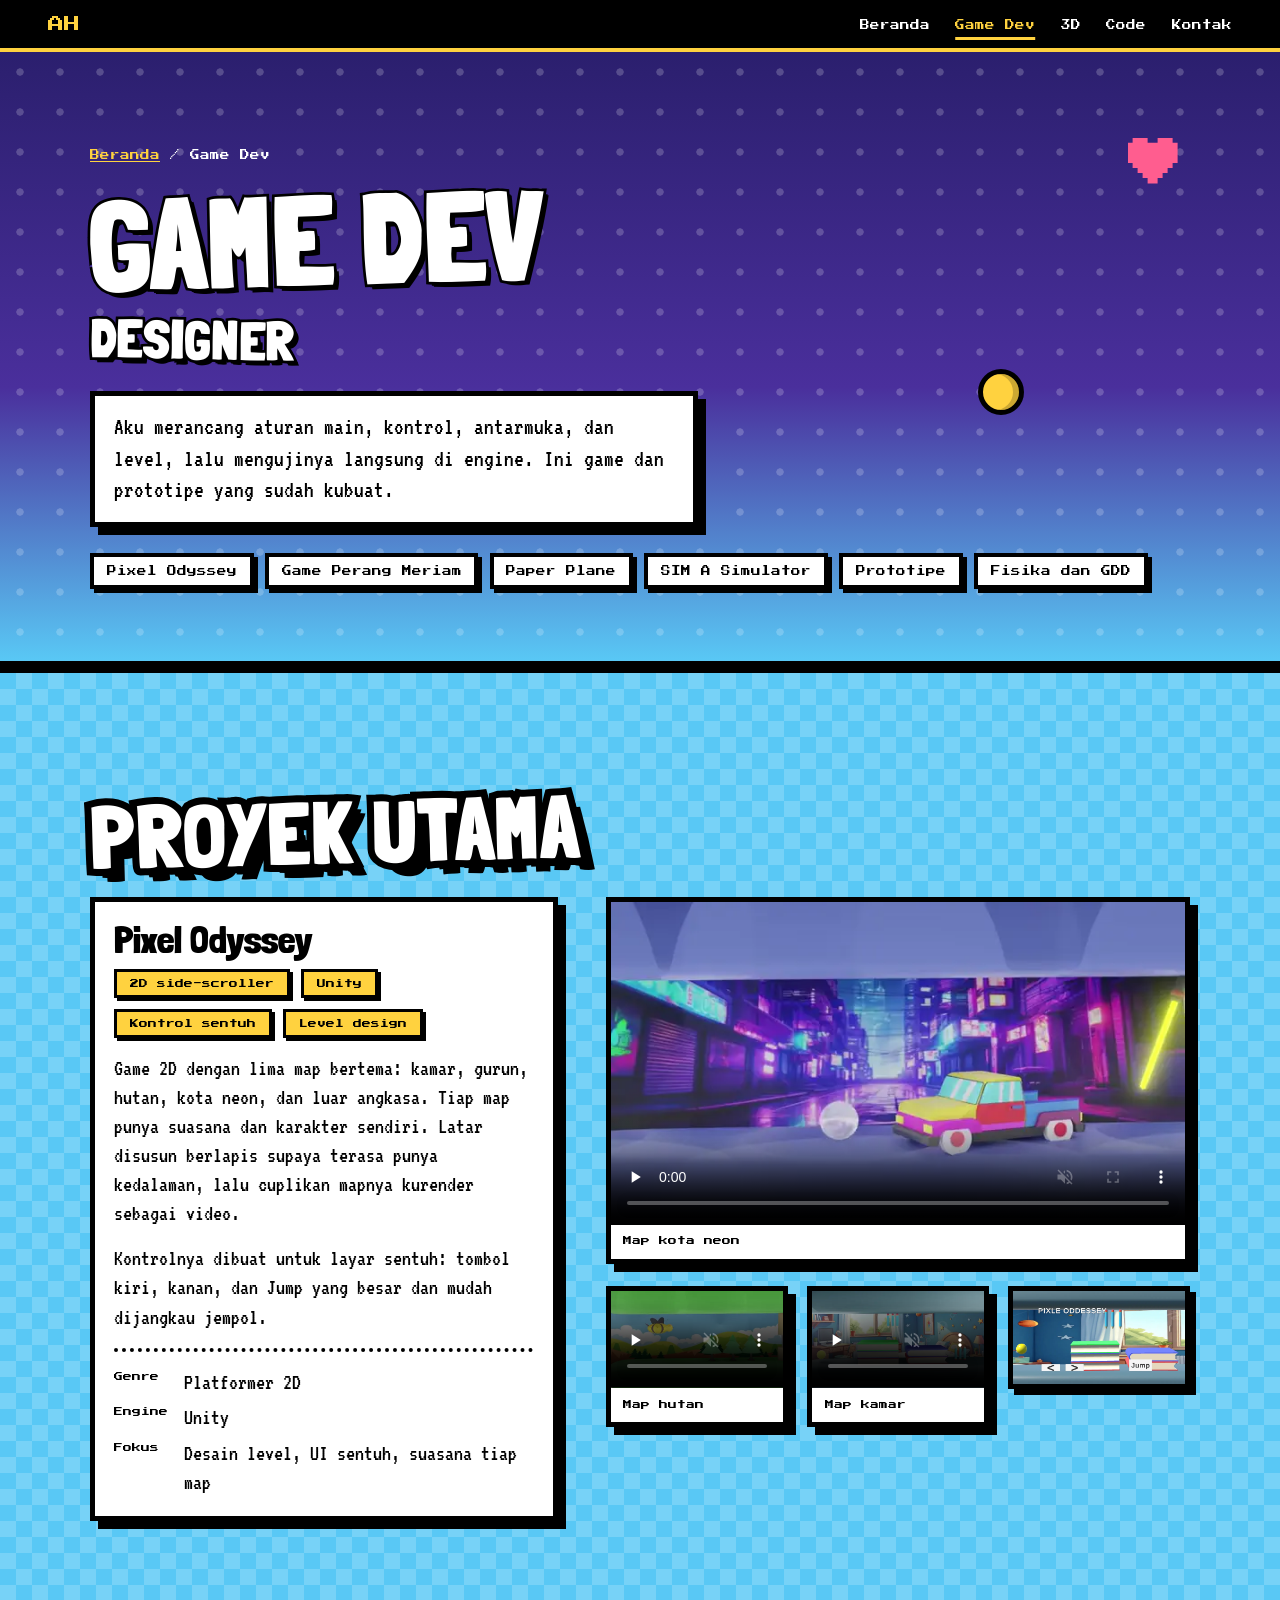
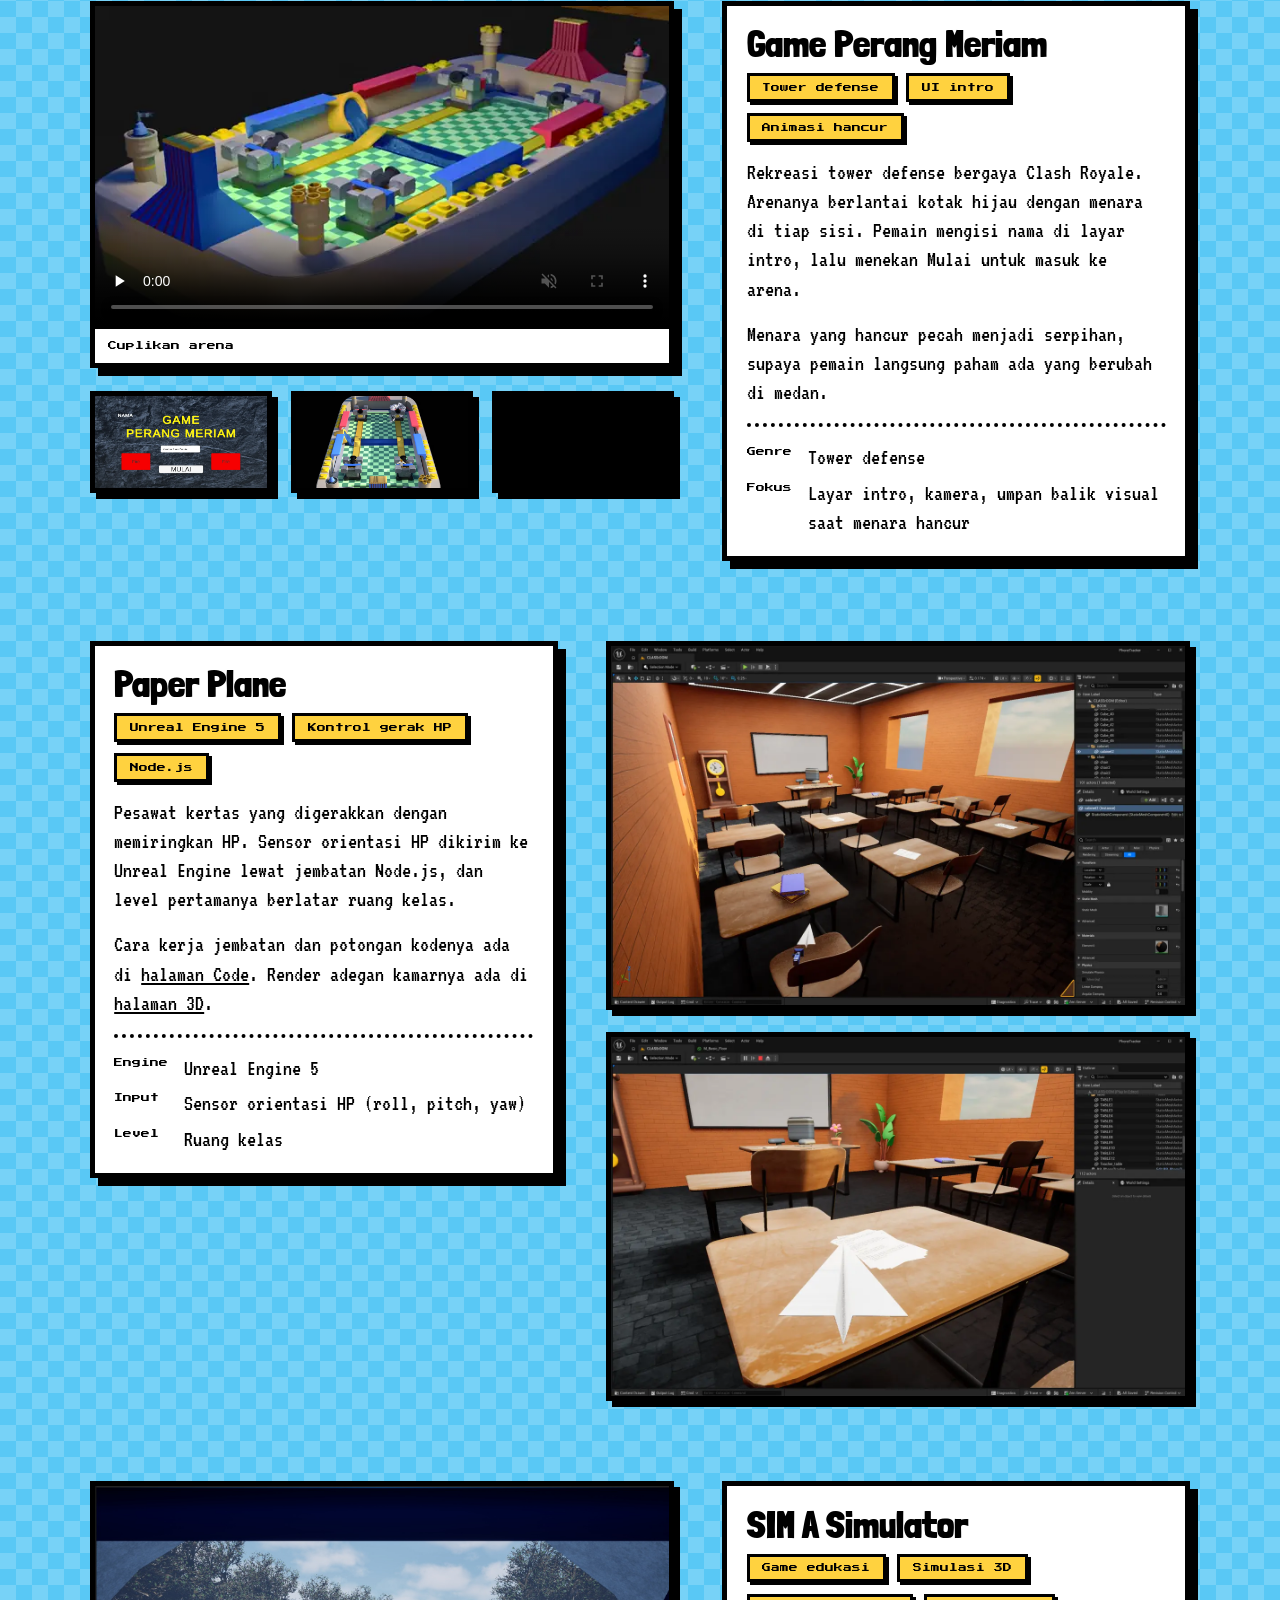
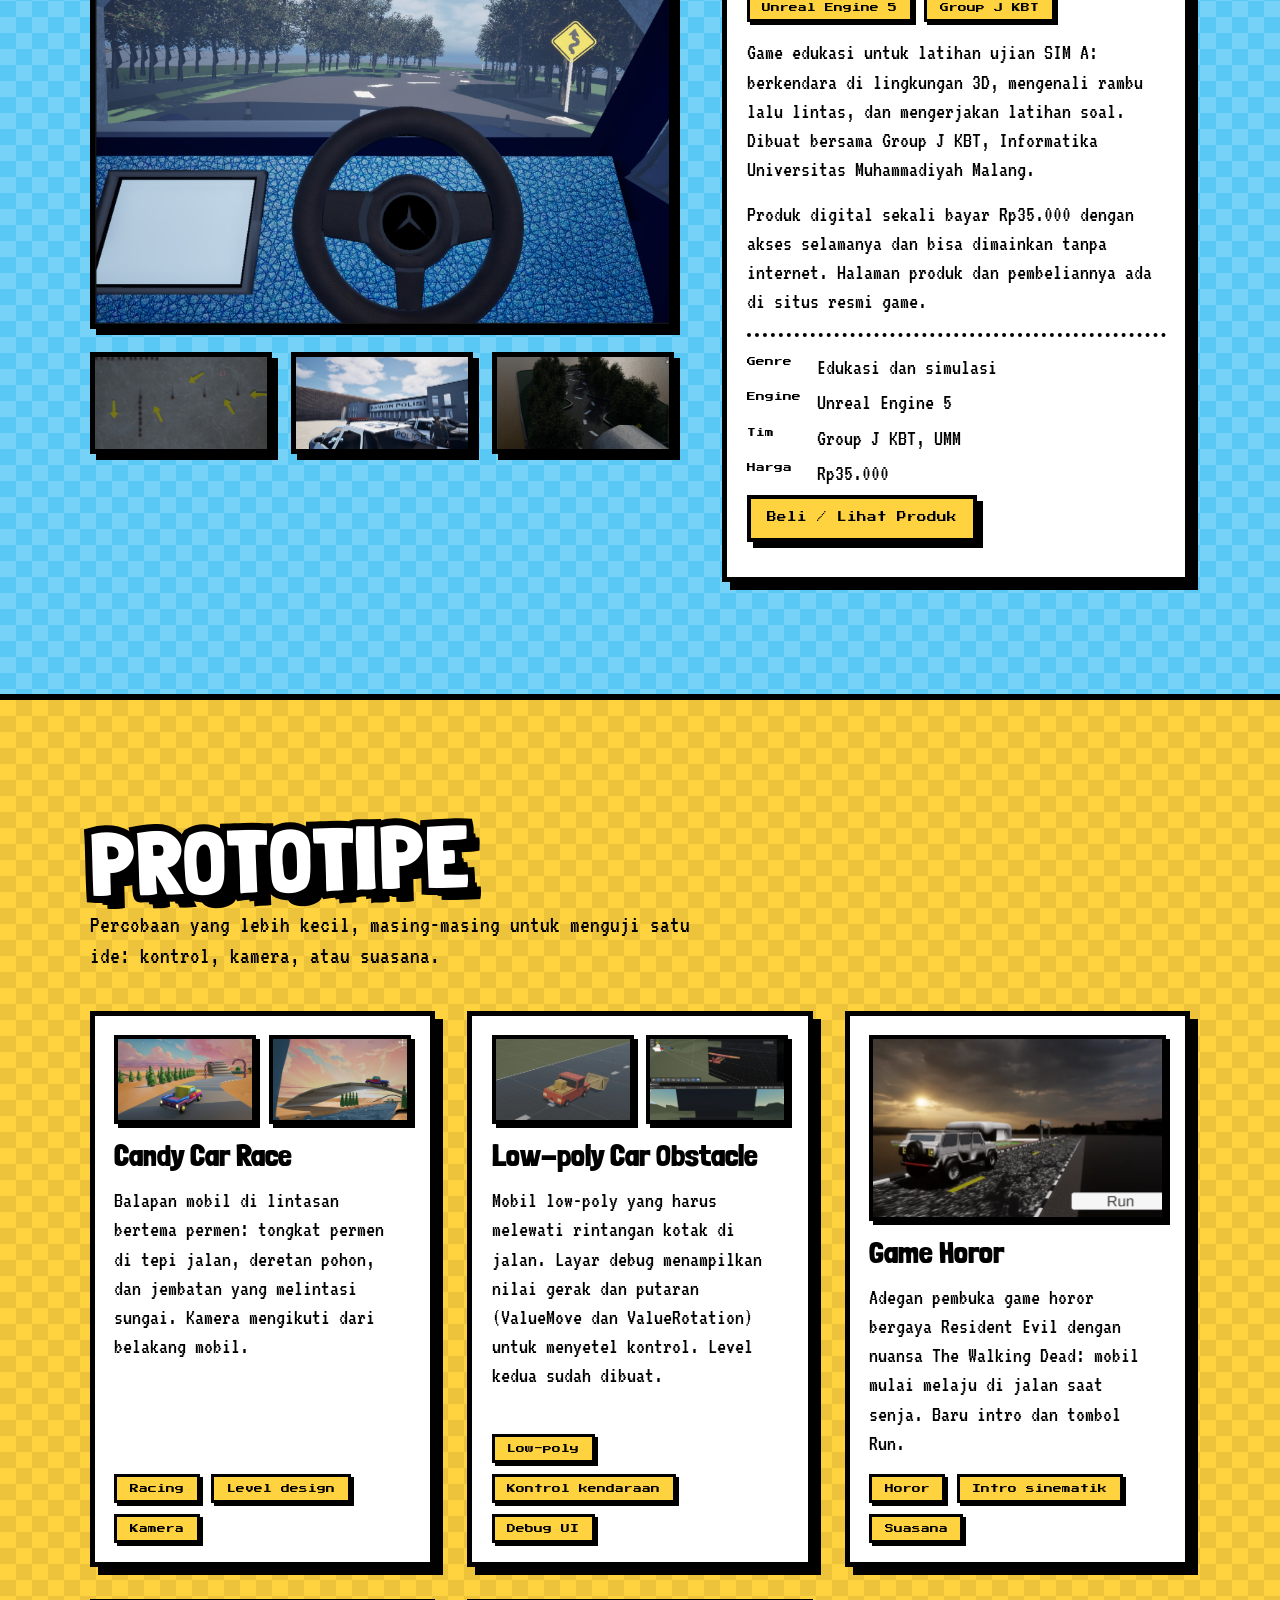
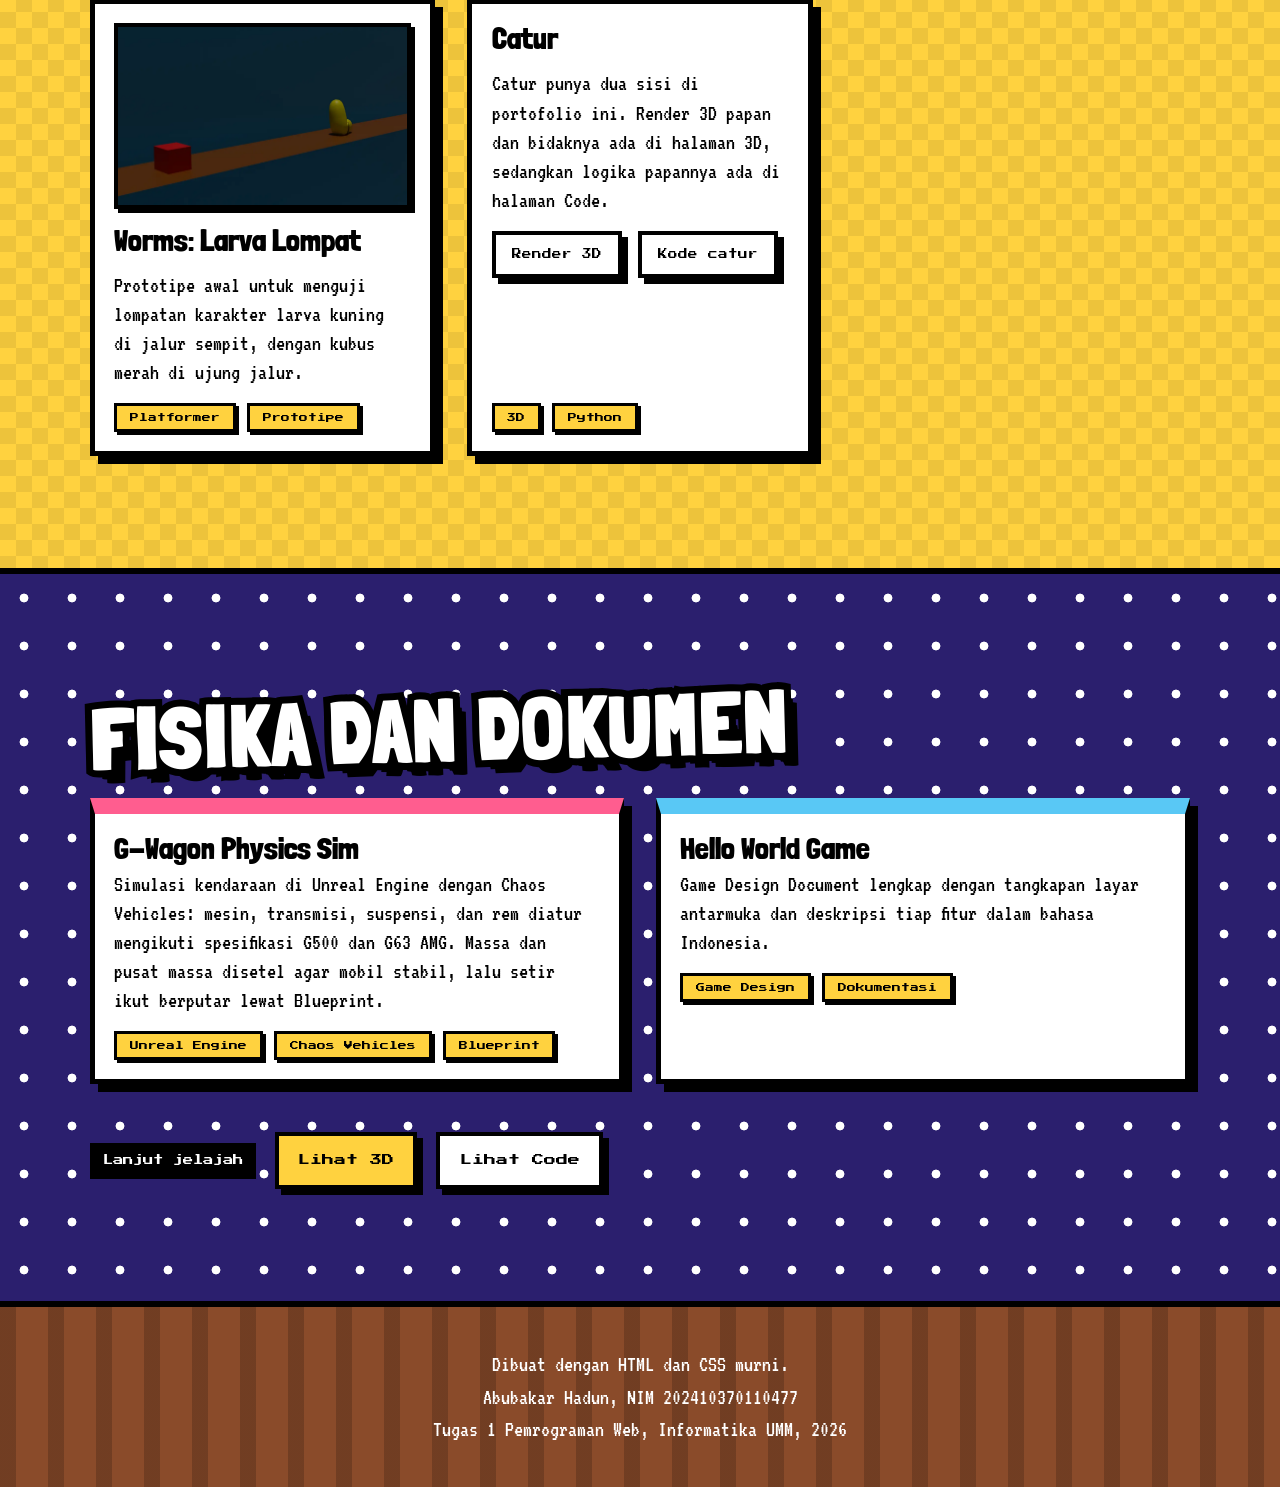
==== commit 750dffc4: "Tambah SIM A Simulator di proyek utama Game Dev" ====
--- a/gamedev.html
+++ b/gamedev.html
@@ -39,7 +39,7 @@
       <p class="crumb"><a href="index.html">Beranda</a> / Game Dev</p>
       <h1 id="page-title"><span class="big">Game Dev</span><span class="sub">Designer</span></h1>
       <p class="bubble">Aku merancang aturan main, kontrol, antarmuka, dan level, lalu mengujinya langsung di engine. Ini game dan prototipe yang sudah kubuat.</p>
-      <ul class="jump" aria-label="Loncat ke bagian"><li><a href="#pixel-odyssey">Pixel Odyssey</a></li><li><a href="#perang-meriam">Game Perang Meriam</a></li><li><a href="#paper-plane">Paper Plane</a></li><li><a href="#prototipe">Prototipe</a></li><li><a href="#fisika">Fisika dan GDD</a></li></ul>
+      <ul class="jump" aria-label="Loncat ke bagian"><li><a href="#pixel-odyssey">Pixel Odyssey</a></li><li><a href="#perang-meriam">Game Perang Meriam</a></li><li><a href="#paper-plane">Paper Plane</a></li><li><a href="#sim-uji">SIM A Simulator</a></li><li><a href="#prototipe">Prototipe</a></li><li><a href="#fisika">Fisika dan GDD</a></li></ul>
     </div>
   </section>
 
@@ -93,6 +93,24 @@
           <dl class="facts"><dt>Engine</dt><dd>Unreal Engine 5</dd><dt>Input</dt><dd>Sensor orientasi HP (roll, pitch, yaw)</dd><dt>Level</dt><dd>Ruang kelas</dd></dl>
         </div>
       </article>
+      <article class="case" id="sim-uji">
+        <div class="case__media">
+          <a class="shot" href="#lb-11" aria-label="Perbesar gambar: Preview utama SIM A Simulator"><img src="assets/img/sim-uji-sim/hero-preview.jpg" width="1600" height="1220" alt="Preview utama SIM A Simulator" loading="lazy" decoding="async"></a>
+          <div class="case__row">
+            <a class="shot" href="#lb-16" aria-label="Perbesar gambar: Tampilan gameplay SIM A Simulator saat berkendara di lingkungan 3D"><img src="assets/img/sim-uji-sim/gameplay-1.jpg" width="1600" height="796" alt="Tampilan gameplay SIM A Simulator saat berkendara di lingkungan 3D" loading="lazy" decoding="async"></a>
+            <a class="shot" href="#lb-12" aria-label="Perbesar gambar: Peta lintasan uji SIM A dilihat dari atas"><img src="assets/img/sim-uji-sim/gameplay-5.jpg" width="1375" height="868" alt="Peta lintasan uji SIM A dilihat dari atas" loading="lazy" decoding="async"></a>
+            <a class="shot" href="#lb-15" aria-label="Perbesar gambar: Area kantor polisi di dalam game SIM A Simulator"><img src="assets/img/sim-uji-sim/gameplay-4.jpg" width="1600" height="891" alt="Area kantor polisi di dalam game SIM A Simulator" loading="lazy" decoding="async"></a>
+          </div>
+        </div>
+        <div class="card case__body">
+          <h3>SIM A Simulator</h3>
+          <ul class="tags"><li>Game edukasi</li><li>Simulasi 3D</li><li>Unreal Engine 5</li><li>Group J KBT</li></ul>
+          <p>Game edukasi untuk latihan ujian SIM A: berkendara di lingkungan 3D, mengenali rambu lalu lintas, dan mengerjakan latihan soal. Dibuat bersama Group J KBT, Informatika Universitas Muhammadiyah Malang.</p>
+          <p>Produk digital sekali bayar Rp35.000 dengan akses selamanya dan bisa dimainkan tanpa internet. Halaman produk dan pembeliannya ada di situs resmi game.</p>
+          <dl class="facts"><dt>Genre</dt><dd>Edukasi dan simulasi</dd><dt>Engine</dt><dd>Unreal Engine 5</dd><dt>Tim</dt><dd>Group J KBT, UMM</dd><dt>Harga</dt><dd>Rp35.000</dd></dl>
+          <p class="links"><a class="btn" href="https://ilhamantonika.github.io/sim-simulator-dria/" rel="noopener">Beli / Lihat Produk</a></p>
+        </div>
+      </article>
     </div>
   </section>
 
@@ -112,12 +130,6 @@
           <h3>Low-poly Car Obstacle</h3>
           <p>Mobil low-poly yang harus melewati rintangan kotak di jalan. Layar debug menampilkan nilai gerak dan putaran (ValueMove dan ValueRotation) untuk menyetel kontrol. Level kedua sudah dibuat.</p>
           <ul class="tags"><li>Low-poly</li><li>Kontrol kendaraan</li><li>Debug UI</li></ul>
-        </article>
-        <article class="card proto">
-          <div class="shots"><a class="shot" href="#lb-11" aria-label="Perbesar gambar: Tampilan kokpit dengan setir dan layar kecil di dalam game"><img src="assets/img/game-uji-sim/in-steering-ongame.webp" width="1280" height="720" alt="Tampilan kokpit dengan setir dan layar kecil di dalam game" loading="lazy" decoding="async"></a><a class="shot" href="#lb-12" aria-label="Perbesar gambar: Peta lintasan uji dilihat dari atas"><img src="assets/img/game-uji-sim/whole-map.webp" width="1280" height="720" alt="Peta lintasan uji dilihat dari atas" loading="lazy" decoding="async"></a></div>
-          <h3>Simulasi Uji SIM</h3>
-          <p>Simulasi uji mengemudi. Pemain melihat dari kokpit dengan setir di depan, sementara seluruh lintasan ujinya bisa dilihat utuh dari atas.</p>
-          <ul class="tags"><li>Simulasi</li><li>Kamera kokpit</li><li>Lintasan uji</li></ul>
         </article>
         <article class="card proto">
           <div class="shots"><a class="shot" href="#lb-13" aria-label="Perbesar gambar: Mobil off-road melaju di jalan saat senja dengan tombol Run di pojok kanan bawah"><img src="assets/img/horor-game/hororgame-styleresident-evil-intro-kinda-like-walkingdead-car-start.webp" width="1280" height="715" alt="Mobil off-road melaju di jalan saat senja dengan tombol Run di pojok kanan bawah" loading="lazy" decoding="async"></a></div>
@@ -218,14 +230,14 @@
   <figure><img src="assets/img/lowpoly-car-obstacle/level2-lowpoly-game-plane.webp" width="1280" height="1328" alt="Level kedua game mobil low-poly di editor" loading="lazy"><figcaption>Level 2 di editor</figcaption></figure>
   <a class="lb__close" href="#close">Tutup</a>
 </div>
-<div class="lb" id="lb-11" role="dialog" aria-label="Tampilan kokpit dengan setir dan layar kecil di dalam game">
-  <a class="lb__bg" href="#close" aria-label="Tutup"></a>
-  <figure><img src="assets/img/game-uji-sim/in-steering-ongame.webp" width="1280" height="720" alt="Tampilan kokpit dengan setir dan layar kecil di dalam game" loading="lazy"><figcaption>Kamera kokpit dengan setir</figcaption></figure>
-  <a class="lb__close" href="#close">Tutup</a>
-</div>
-<div class="lb" id="lb-12" role="dialog" aria-label="Peta lintasan uji dilihat dari atas">
-  <a class="lb__bg" href="#close" aria-label="Tutup"></a>
-  <figure><img src="assets/img/game-uji-sim/whole-map.webp" width="1280" height="720" alt="Peta lintasan uji dilihat dari atas" loading="lazy"><figcaption>Peta lintasan uji dari atas</figcaption></figure>
+<div class="lb" id="lb-11" role="dialog" aria-label="Preview utama SIM A Simulator">
+  <a class="lb__bg" href="#close" aria-label="Tutup"></a>
+  <figure><img src="assets/img/sim-uji-sim/hero-preview.jpg" width="1600" height="1220" alt="Preview utama SIM A Simulator" loading="lazy"><figcaption>Preview SIM A Simulator</figcaption></figure>
+  <a class="lb__close" href="#close">Tutup</a>
+</div>
+<div class="lb" id="lb-12" role="dialog" aria-label="Peta lintasan uji SIM A dilihat dari atas">
+  <a class="lb__bg" href="#close" aria-label="Tutup"></a>
+  <figure><img src="assets/img/sim-uji-sim/gameplay-5.jpg" width="1375" height="868" alt="Peta lintasan uji SIM A dilihat dari atas" loading="lazy"><figcaption>Lintasan uji dari atas</figcaption></figure>
   <a class="lb__close" href="#close">Tutup</a>
 </div>
 <div class="lb" id="lb-13" role="dialog" aria-label="Mobil off-road melaju di jalan saat senja dengan tombol Run di pojok kanan bawah">
@@ -236,6 +248,16 @@
 <div class="lb" id="lb-14" role="dialog" aria-label="Larva kuning di atas papan sempit dengan kubus merah di ujung jalur">
   <a class="lb__bg" href="#close" aria-label="Tutup"></a>
   <figure><img src="assets/img/worms-game/larva-tryna-jump.webp" width="1280" height="720" alt="Larva kuning di atas papan sempit dengan kubus merah di ujung jalur" loading="lazy"><figcaption>Larva di jalur sempit</figcaption></figure>
+  <a class="lb__close" href="#close">Tutup</a>
+</div>
+<div class="lb" id="lb-15" role="dialog" aria-label="Area kantor polisi di dalam game SIM A Simulator">
+  <a class="lb__bg" href="#close" aria-label="Tutup"></a>
+  <figure><img src="assets/img/sim-uji-sim/gameplay-4.jpg" width="1600" height="891" alt="Area kantor polisi di dalam game SIM A Simulator" loading="lazy"><figcaption>Area kantor polisi</figcaption></figure>
+  <a class="lb__close" href="#close">Tutup</a>
+</div>
+<div class="lb" id="lb-16" role="dialog" aria-label="Tampilan gameplay SIM A Simulator saat berkendara di lingkungan 3D">
+  <a class="lb__bg" href="#close" aria-label="Tutup"></a>
+  <figure><img src="assets/img/sim-uji-sim/gameplay-1.jpg" width="1600" height="796" alt="Tampilan gameplay SIM A Simulator saat berkendara di lingkungan 3D" loading="lazy"><figcaption>Berkendara di lingkungan 3D</figcaption></figure>
   <a class="lb__close" href="#close">Tutup</a>
 </div>
 
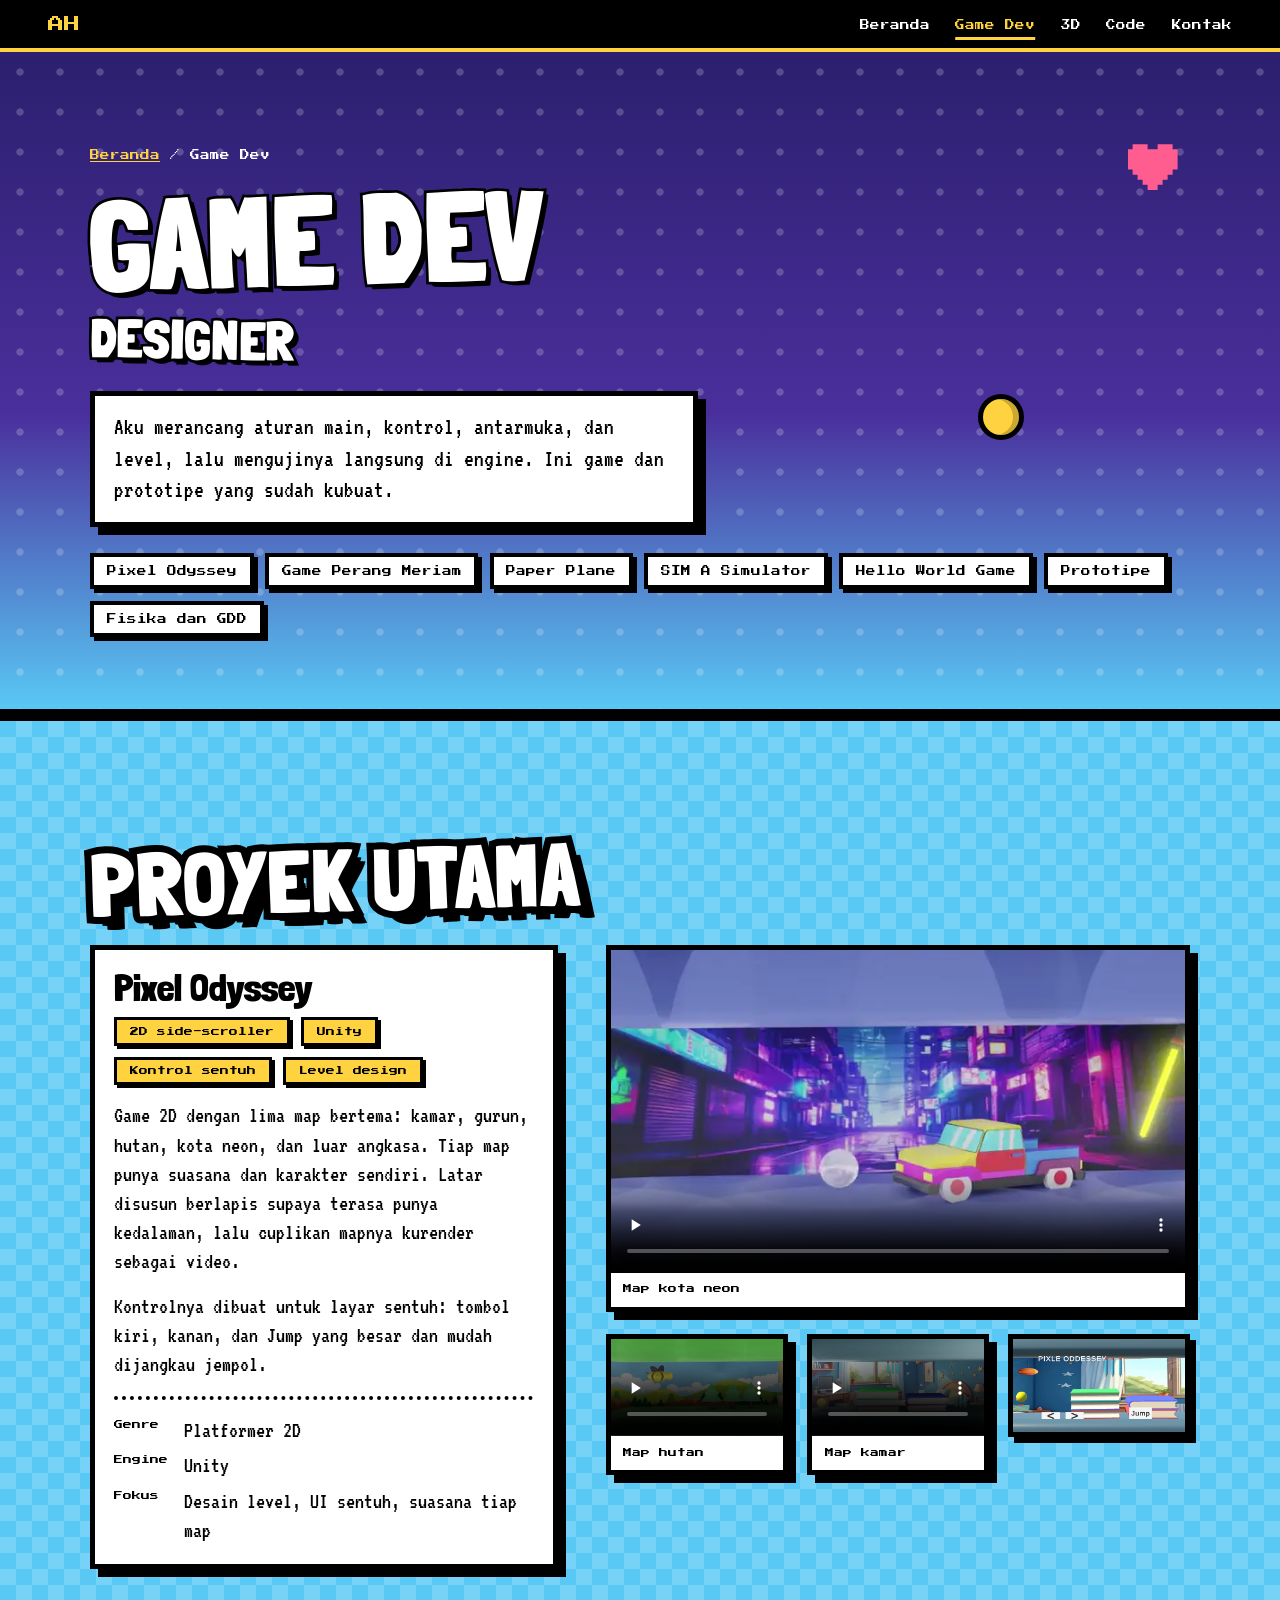
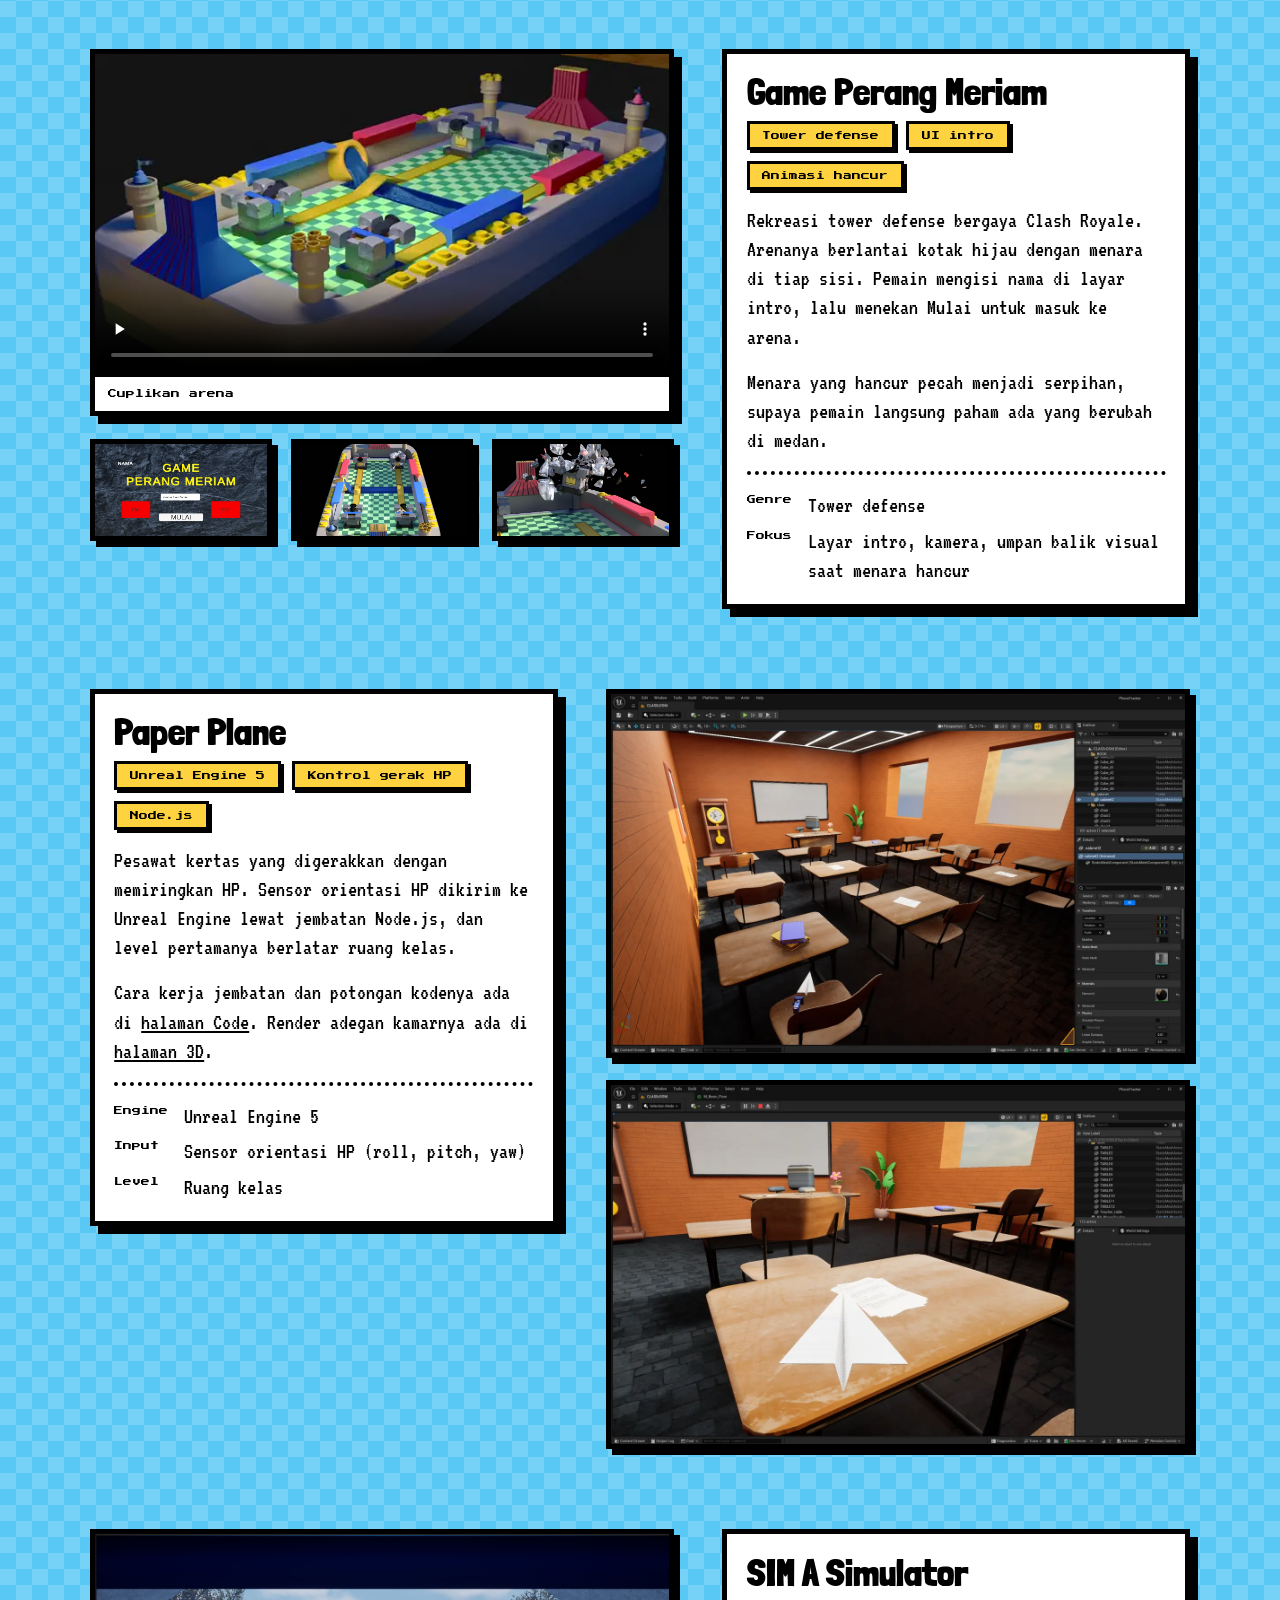
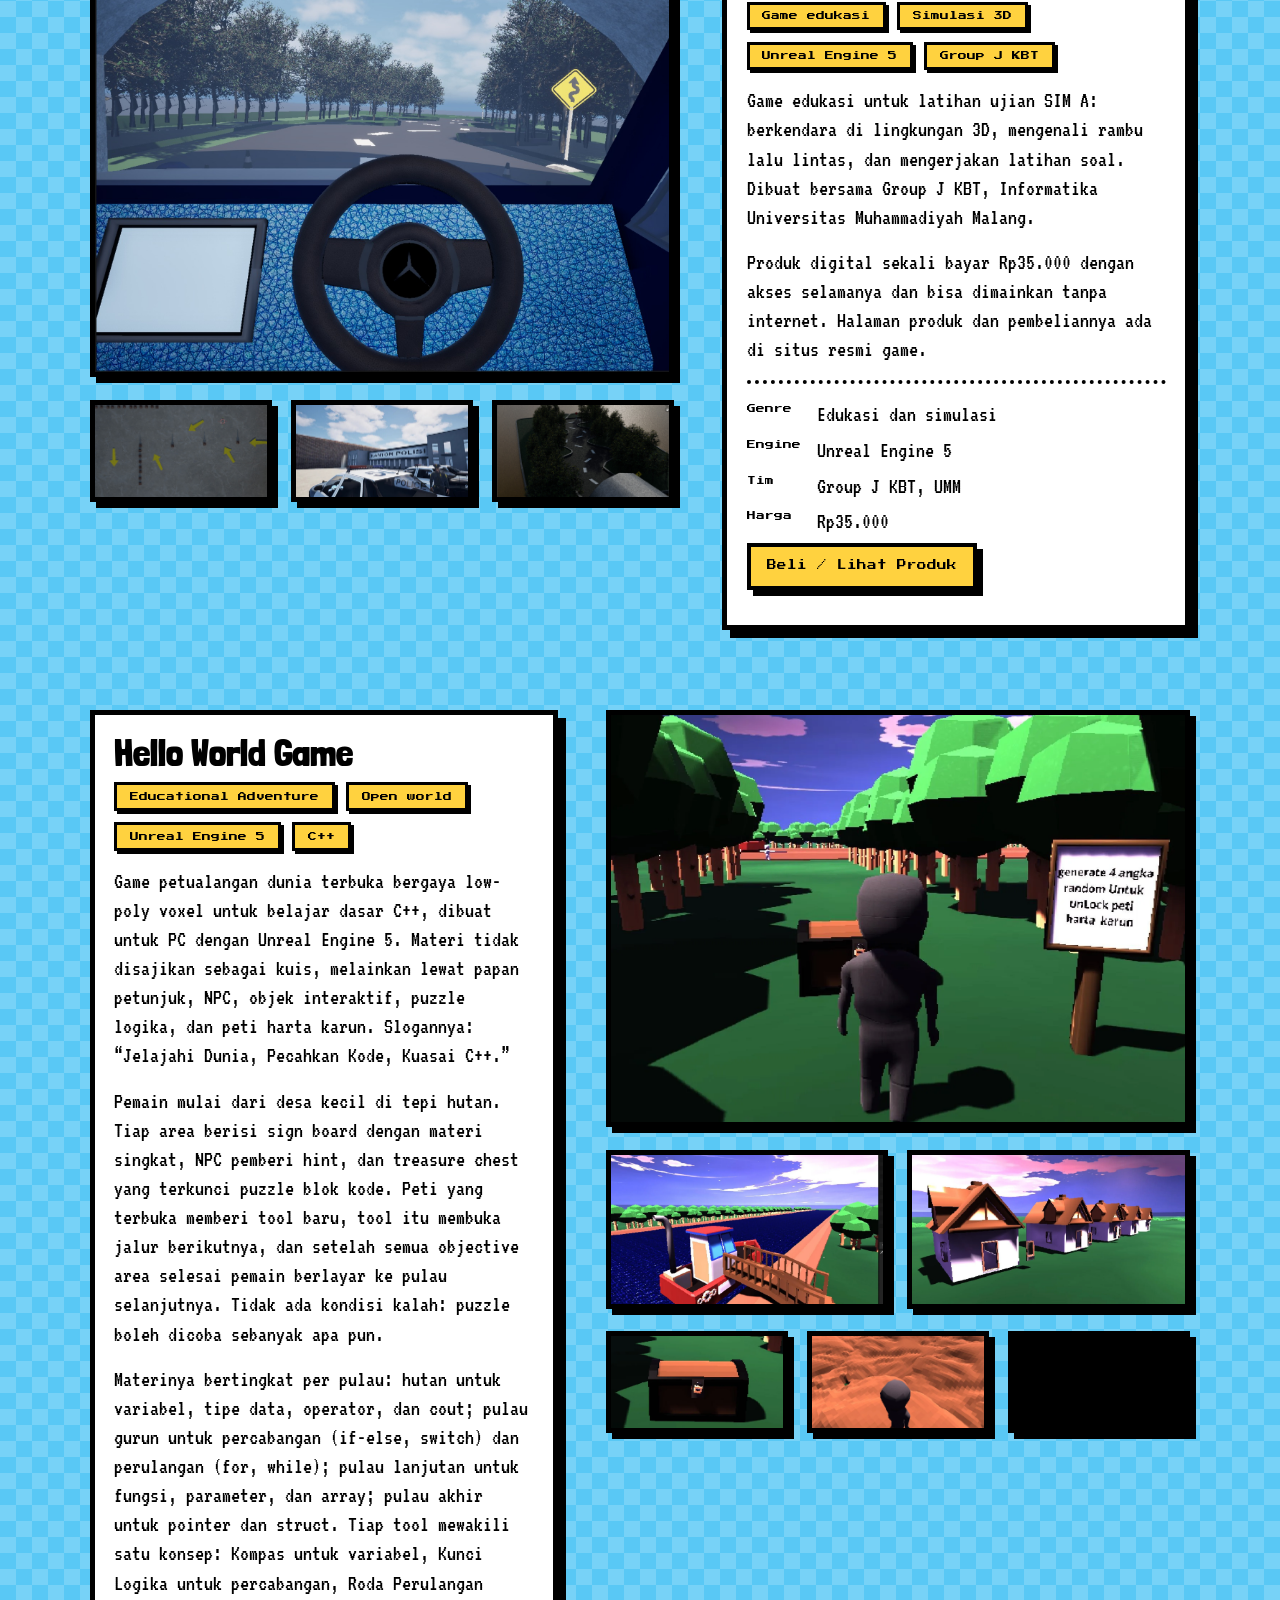
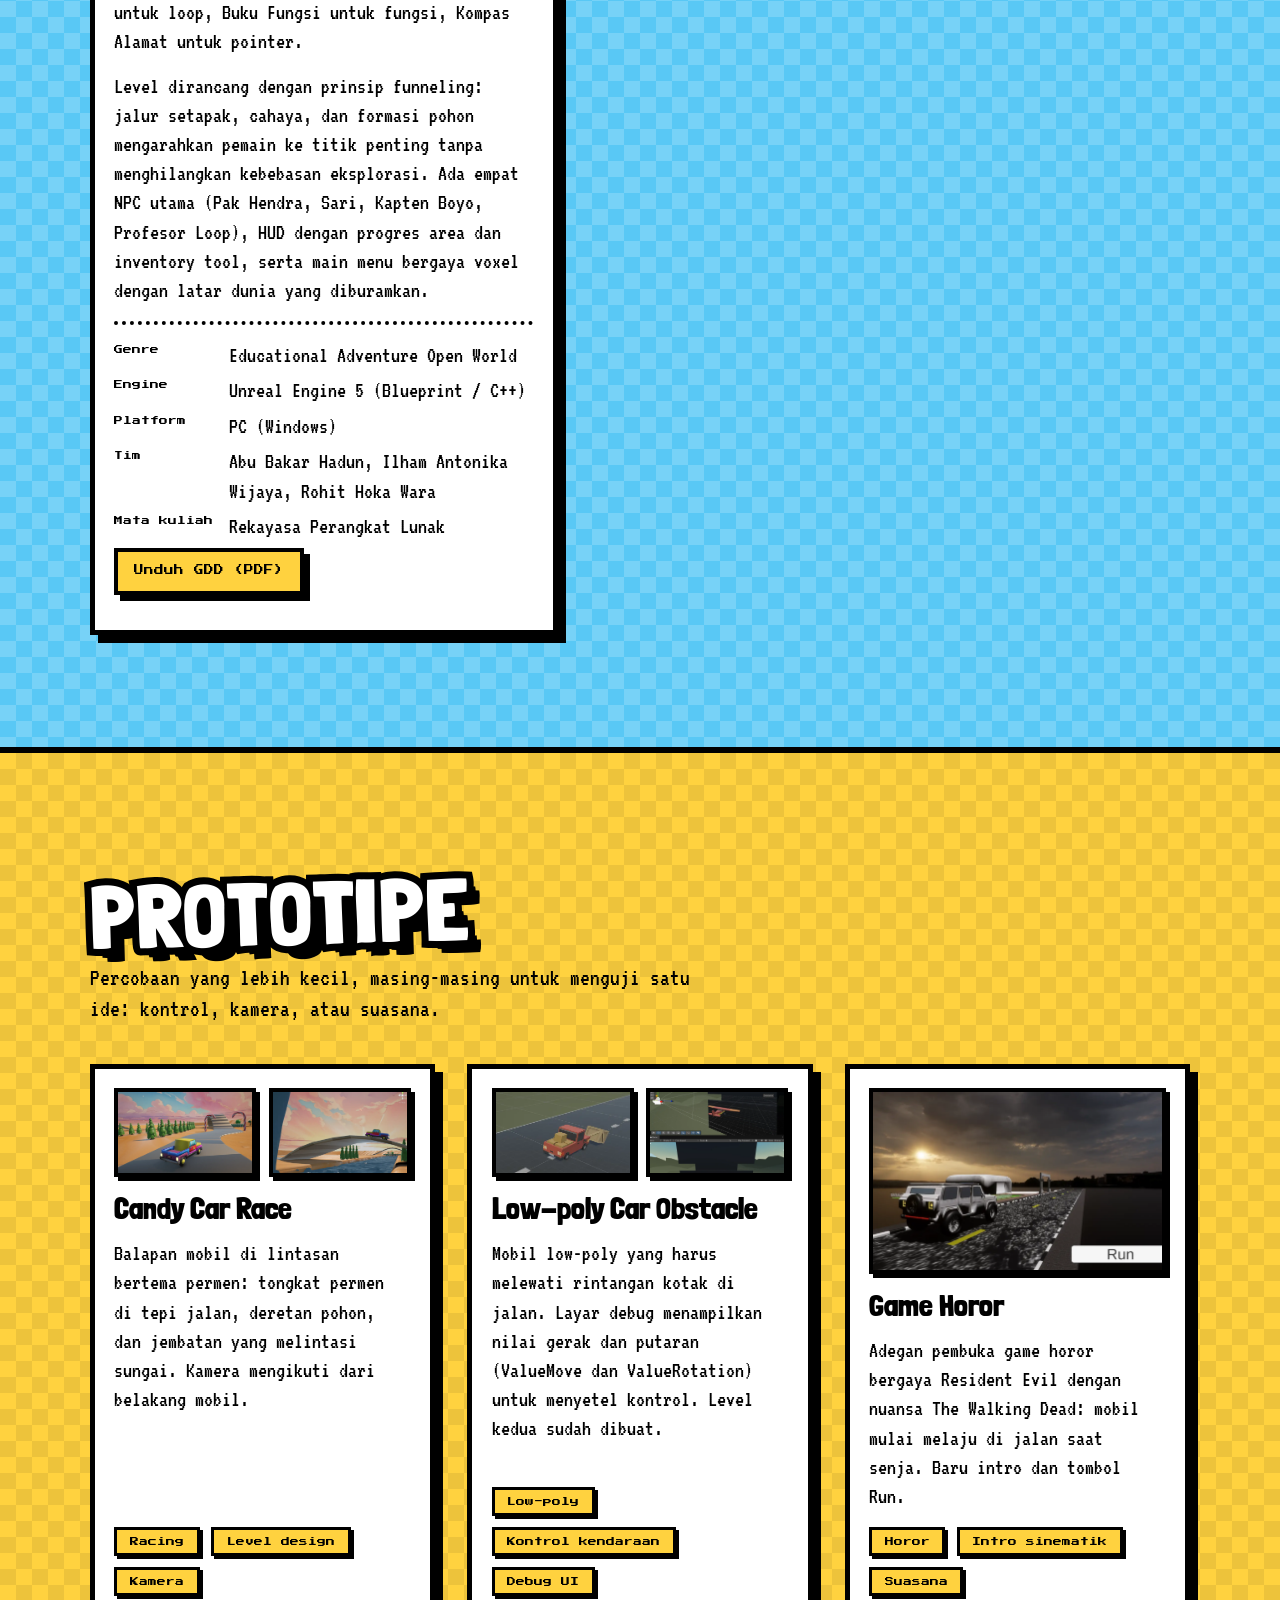
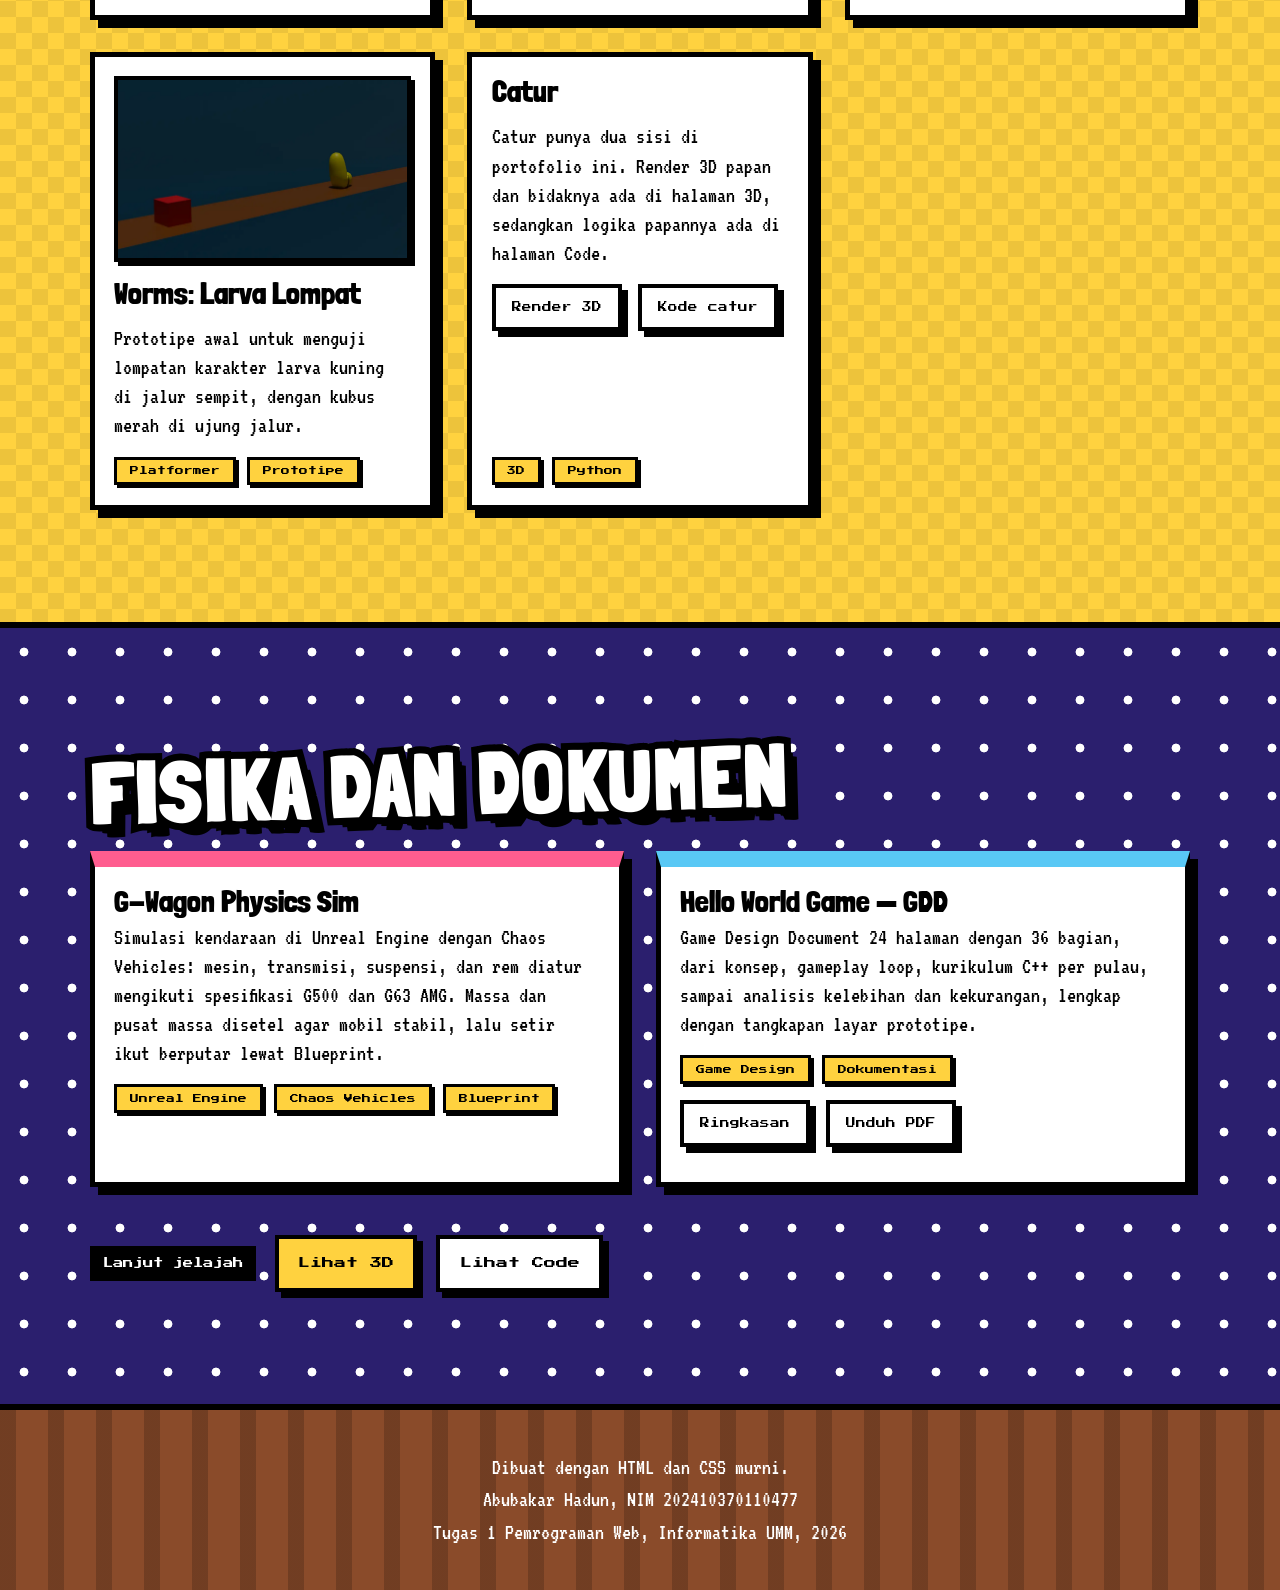
==== commit 67e3553b: "Tambah Hello World Game dan ringkasan GDD di Game Dev" ====
--- a/gamedev.html
+++ b/gamedev.html
@@ -4,11 +4,11 @@
 <meta charset="utf-8">
 <meta name="viewport" content="width=device-width, initial-scale=1">
 <title>Game Dev Designer | Abubakar Hadun</title>
-<meta name="description" content="Game dan prototipe karya Abubakar Hadun: Pixel Odyssey, Game Perang Meriam, Paper Plane, simulasi kendaraan, dan Game Design Document.">
+<meta name="description" content="Game dan prototipe karya Abubakar Hadun: Pixel Odyssey, Game Perang Meriam, Paper Plane, SIM A Simulator, Hello World Game, simulasi kendaraan, dan Game Design Document.">
 <meta name="theme-color" content="#2b1f6e">
 <meta property="og:type" content="website">
 <meta property="og:title" content="Game Dev Designer | Abubakar Hadun">
-<meta property="og:description" content="Game dan prototipe karya Abubakar Hadun: Pixel Odyssey, Game Perang Meriam, Paper Plane, simulasi kendaraan, dan Game Design Document.">
+<meta property="og:description" content="Game dan prototipe karya Abubakar Hadun: Pixel Odyssey, Game Perang Meriam, Paper Plane, SIM A Simulator, Hello World Game, simulasi kendaraan, dan Game Design Document.">
 <link rel="icon" href="data:image/svg+xml,%3Csvg xmlns='http://www.w3.org/2000/svg' viewBox='0 0 16 16'%3E%3Crect width='16' height='16' fill='%23ffd23f'/%3E%3Cpath d='M3 13V6h2V4h6v2h2v7h-3V9H6v4z' fill='%23000'/%3E%3C/svg%3E">
 <link rel="preconnect" href="https://fonts.googleapis.com">
 <link rel="preconnect" href="https://fonts.gstatic.com" crossorigin>
@@ -39,7 +39,7 @@
       <p class="crumb"><a href="index.html">Beranda</a> / Game Dev</p>
       <h1 id="page-title"><span class="big">Game Dev</span><span class="sub">Designer</span></h1>
       <p class="bubble">Aku merancang aturan main, kontrol, antarmuka, dan level, lalu mengujinya langsung di engine. Ini game dan prototipe yang sudah kubuat.</p>
-      <ul class="jump" aria-label="Loncat ke bagian"><li><a href="#pixel-odyssey">Pixel Odyssey</a></li><li><a href="#perang-meriam">Game Perang Meriam</a></li><li><a href="#paper-plane">Paper Plane</a></li><li><a href="#sim-uji">SIM A Simulator</a></li><li><a href="#prototipe">Prototipe</a></li><li><a href="#fisika">Fisika dan GDD</a></li></ul>
+      <ul class="jump" aria-label="Loncat ke bagian"><li><a href="#pixel-odyssey">Pixel Odyssey</a></li><li><a href="#perang-meriam">Game Perang Meriam</a></li><li><a href="#paper-plane">Paper Plane</a></li><li><a href="#sim-uji">SIM A Simulator</a></li><li><a href="#hello-world">Hello World Game</a></li><li><a href="#prototipe">Prototipe</a></li><li><a href="#fisika">Fisika dan GDD</a></li></ul>
     </div>
   </section>
 
@@ -109,6 +109,30 @@
           <p>Produk digital sekali bayar Rp35.000 dengan akses selamanya dan bisa dimainkan tanpa internet. Halaman produk dan pembeliannya ada di situs resmi game.</p>
           <dl class="facts"><dt>Genre</dt><dd>Edukasi dan simulasi</dd><dt>Engine</dt><dd>Unreal Engine 5</dd><dt>Tim</dt><dd>Group J KBT, UMM</dd><dt>Harga</dt><dd>Rp35.000</dd></dl>
           <p class="links"><a class="btn" href="https://ilhamantonika.github.io/sim-simulator-dria/" rel="noopener">Beli / Lihat Produk</a></p>
+        </div>
+      </article>
+      <article class="case" id="hello-world">
+        <div class="case__media">
+          <a class="shot" href="#lb-17" aria-label="Perbesar gambar: Karakter di jalur hutan menghadap treasure chest dan sign board puzzle"><img src="assets/img/hello-world-game/hutan-treasure-board.webp" width="1600" height="1135" alt="Karakter di jalur hutan menghadap treasure chest dan sign board puzzle bertuliskan generate 4 angka random untuk unlock peti harta karun" loading="lazy" decoding="async"></a>
+          <div class="case__row">
+            <a class="shot" href="#lb-18" aria-label="Perbesar gambar: Kapal kayu di sungai terhubung jembatan menuju daratan"><img src="assets/img/hello-world-game/sungai-kapal-jembatan.webp" width="1600" height="1098" alt="Kapal kayu di sungai terhubung jembatan menuju daratan" loading="lazy" decoding="async"></a>
+            <a class="shot" href="#lb-19" aria-label="Perbesar gambar: Deretan rumah beratap oranye di desa awal"><img src="assets/img/hello-world-game/desa-rumah.webp" width="1600" height="853" alt="Deretan rumah beratap oranye di desa awal" loading="lazy" decoding="async"></a>
+          </div>
+          <div class="case__row">
+            <a class="shot" href="#lb-20" aria-label="Perbesar gambar: Detail treasure chest voxel dengan kunci keemasan"><img src="assets/img/hello-world-game/treasure-chest.webp" width="930" height="686" alt="Detail treasure chest voxel dengan kunci keemasan" loading="lazy" decoding="async"></a>
+            <a class="shot" href="#lb-21" aria-label="Perbesar gambar: Karakter di puncak bukit pasir dengan gua tersembunyi di kejauhan"><img src="assets/img/hello-world-game/pulau-gurun.webp" width="1600" height="1101" alt="Karakter di puncak bukit pasir dengan gua tersembunyi di kejauhan" loading="lazy" decoding="async"></a>
+            <a class="shot" href="#lb-22" aria-label="Perbesar gambar: Main menu CPP Adventure dengan tombol Continue, New Game, Feedback, dan Quit"><img src="assets/img/hello-world-game/main-menu.webp" width="1278" height="742" alt="Main menu CPP Adventure dengan tombol Continue, New Game, Feedback, dan Quit" loading="lazy" decoding="async"></a>
+          </div>
+        </div>
+        <div class="card case__body">
+          <h3>Hello World Game</h3>
+          <ul class="tags"><li>Educational Adventure</li><li>Open world</li><li>Unreal Engine 5</li><li>C++</li></ul>
+          <p>Game petualangan dunia terbuka bergaya low-poly voxel untuk belajar dasar C++, dibuat untuk PC dengan Unreal Engine 5. Materi tidak disajikan sebagai kuis, melainkan lewat papan petunjuk, NPC, objek interaktif, puzzle logika, dan peti harta karun. Slogannya: “Jelajahi Dunia, Pecahkan Kode, Kuasai C++.”</p>
+          <p>Pemain mulai dari desa kecil di tepi hutan. Tiap area berisi sign board dengan materi singkat, NPC pemberi hint, dan treasure chest yang terkunci puzzle blok kode. Peti yang terbuka memberi tool baru, tool itu membuka jalur berikutnya, dan setelah semua objective area selesai pemain berlayar ke pulau selanjutnya. Tidak ada kondisi kalah: puzzle boleh dicoba sebanyak apa pun.</p>
+          <p>Materinya bertingkat per pulau: hutan untuk variabel, tipe data, operator, dan cout; pulau gurun untuk percabangan (if-else, switch) dan perulangan (for, while); pulau lanjutan untuk fungsi, parameter, dan array; pulau akhir untuk pointer dan struct. Tiap tool mewakili satu konsep: Kompas untuk variabel, Kunci Logika untuk percabangan, Roda Perulangan untuk loop, Buku Fungsi untuk fungsi, Kompas Alamat untuk pointer.</p>
+          <p>Level dirancang dengan prinsip funneling: jalur setapak, cahaya, dan formasi pohon mengarahkan pemain ke titik penting tanpa menghilangkan kebebasan eksplorasi. Ada empat NPC utama (Pak Hendra, Sari, Kapten Boyo, Profesor Loop), HUD dengan progres area dan inventory tool, serta main menu bergaya voxel dengan latar dunia yang diburamkan.</p>
+          <dl class="facts"><dt>Genre</dt><dd>Educational Adventure Open World</dd><dt>Engine</dt><dd>Unreal Engine 5 (Blueprint / C++)</dd><dt>Platform</dt><dd>PC (Windows)</dd><dt>Tim</dt><dd>Abu Bakar Hadun, Ilham Antonika Wijaya, Rohit Hoka Wara</dd><dt>Mata kuliah</dt><dd>Rekayasa Perangkat Lunak</dd></dl>
+          <p class="links"><a class="btn" href="assets/docs/Hello_World_Game_GDD.pdf" download>Unduh GDD (PDF)</a></p>
         </div>
       </article>
     </div>
@@ -164,9 +188,10 @@
           <ul class="tags"><li>Unreal Engine</li><li>Chaos Vehicles</li><li>Blueprint</li></ul>
         </article>
         <article class="card cart note-card note-card--b">
-          <h3>Hello World Game</h3>
-          <p>Game Design Document lengkap dengan tangkapan layar antarmuka dan deskripsi tiap fitur dalam bahasa Indonesia.</p>
+          <h3>Hello World Game — GDD</h3>
+          <p>Game Design Document 24 halaman dengan 36 bagian, dari konsep, gameplay loop, kurikulum C++ per pulau, sampai analisis kelebihan dan kekurangan, lengkap dengan tangkapan layar prototipe.</p>
           <ul class="tags"><li>Game Design</li><li>Dokumentasi</li></ul>
+          <p class="links"><a class="btn btn--alt" href="#hello-world">Ringkasan</a><a class="btn btn--alt" href="assets/docs/Hello_World_Game_GDD.pdf" download>Unduh PDF</a></p>
         </article>
       </div>
       <div class="nextpage" style="margin-top:3rem">
@@ -260,6 +285,36 @@
   <figure><img src="assets/img/sim-uji-sim/gameplay-1.jpg" width="1600" height="796" alt="Tampilan gameplay SIM A Simulator saat berkendara di lingkungan 3D" loading="lazy"><figcaption>Berkendara di lingkungan 3D</figcaption></figure>
   <a class="lb__close" href="#close">Tutup</a>
 </div>
+<div class="lb" id="lb-17" role="dialog" aria-label="Karakter di jalur hutan menghadap treasure chest dan sign board puzzle">
+  <a class="lb__bg" href="#close" aria-label="Tutup"></a>
+  <figure><img src="assets/img/hello-world-game/hutan-treasure-board.webp" width="1600" height="1135" alt="Karakter di jalur hutan menghadap treasure chest dan sign board puzzle bertuliskan generate 4 angka random untuk unlock peti harta karun" loading="lazy"><figcaption>Hutan: sign board puzzle dan treasure chest</figcaption></figure>
+  <a class="lb__close" href="#close">Tutup</a>
+</div>
+<div class="lb" id="lb-18" role="dialog" aria-label="Kapal kayu di sungai terhubung jembatan menuju daratan">
+  <a class="lb__bg" href="#close" aria-label="Tutup"></a>
+  <figure><img src="assets/img/hello-world-game/sungai-kapal-jembatan.webp" width="1600" height="1098" alt="Kapal kayu di sungai terhubung jembatan menuju daratan" loading="lazy"><figcaption>Sungai: kapal penghubung antar pulau</figcaption></figure>
+  <a class="lb__close" href="#close">Tutup</a>
+</div>
+<div class="lb" id="lb-19" role="dialog" aria-label="Deretan rumah beratap oranye di desa awal">
+  <a class="lb__bg" href="#close" aria-label="Tutup"></a>
+  <figure><img src="assets/img/hello-world-game/desa-rumah.webp" width="1600" height="853" alt="Deretan rumah beratap oranye di desa awal" loading="lazy"><figcaption>Desa awal: hub tempat pemain memulai</figcaption></figure>
+  <a class="lb__close" href="#close">Tutup</a>
+</div>
+<div class="lb" id="lb-20" role="dialog" aria-label="Detail treasure chest voxel dengan kunci keemasan">
+  <a class="lb__bg" href="#close" aria-label="Tutup"></a>
+  <figure><img src="assets/img/hello-world-game/treasure-chest.webp" width="930" height="686" alt="Detail treasure chest voxel dengan kunci keemasan" loading="lazy"><figcaption>Detail peti: kunci sebagai penanda status</figcaption></figure>
+  <a class="lb__close" href="#close">Tutup</a>
+</div>
+<div class="lb" id="lb-21" role="dialog" aria-label="Karakter di puncak bukit pasir dengan gua tersembunyi di kejauhan">
+  <a class="lb__bg" href="#close" aria-label="Tutup"></a>
+  <figure><img src="assets/img/hello-world-game/pulau-gurun.webp" width="1600" height="1101" alt="Karakter di puncak bukit pasir dengan gua tersembunyi di kejauhan" loading="lazy"><figcaption>Pulau gurun: chapter percabangan dan perulangan</figcaption></figure>
+  <a class="lb__close" href="#close">Tutup</a>
+</div>
+<div class="lb" id="lb-22" role="dialog" aria-label="Main menu CPP Adventure dengan tombol Continue, New Game, Feedback, dan Quit">
+  <a class="lb__bg" href="#close" aria-label="Tutup"></a>
+  <figure><img src="assets/img/hello-world-game/main-menu.webp" width="1278" height="742" alt="Main menu CPP Adventure dengan tombol Continue, New Game, Feedback, dan Quit" loading="lazy"><figcaption>Main menu: latar dunia diburamkan, tombol berkode warna</figcaption></figure>
+  <a class="lb__close" href="#close">Tutup</a>
+</div>
 
 <footer class="foot">
   <p>Dibuat dengan HTML dan CSS murni.</p>
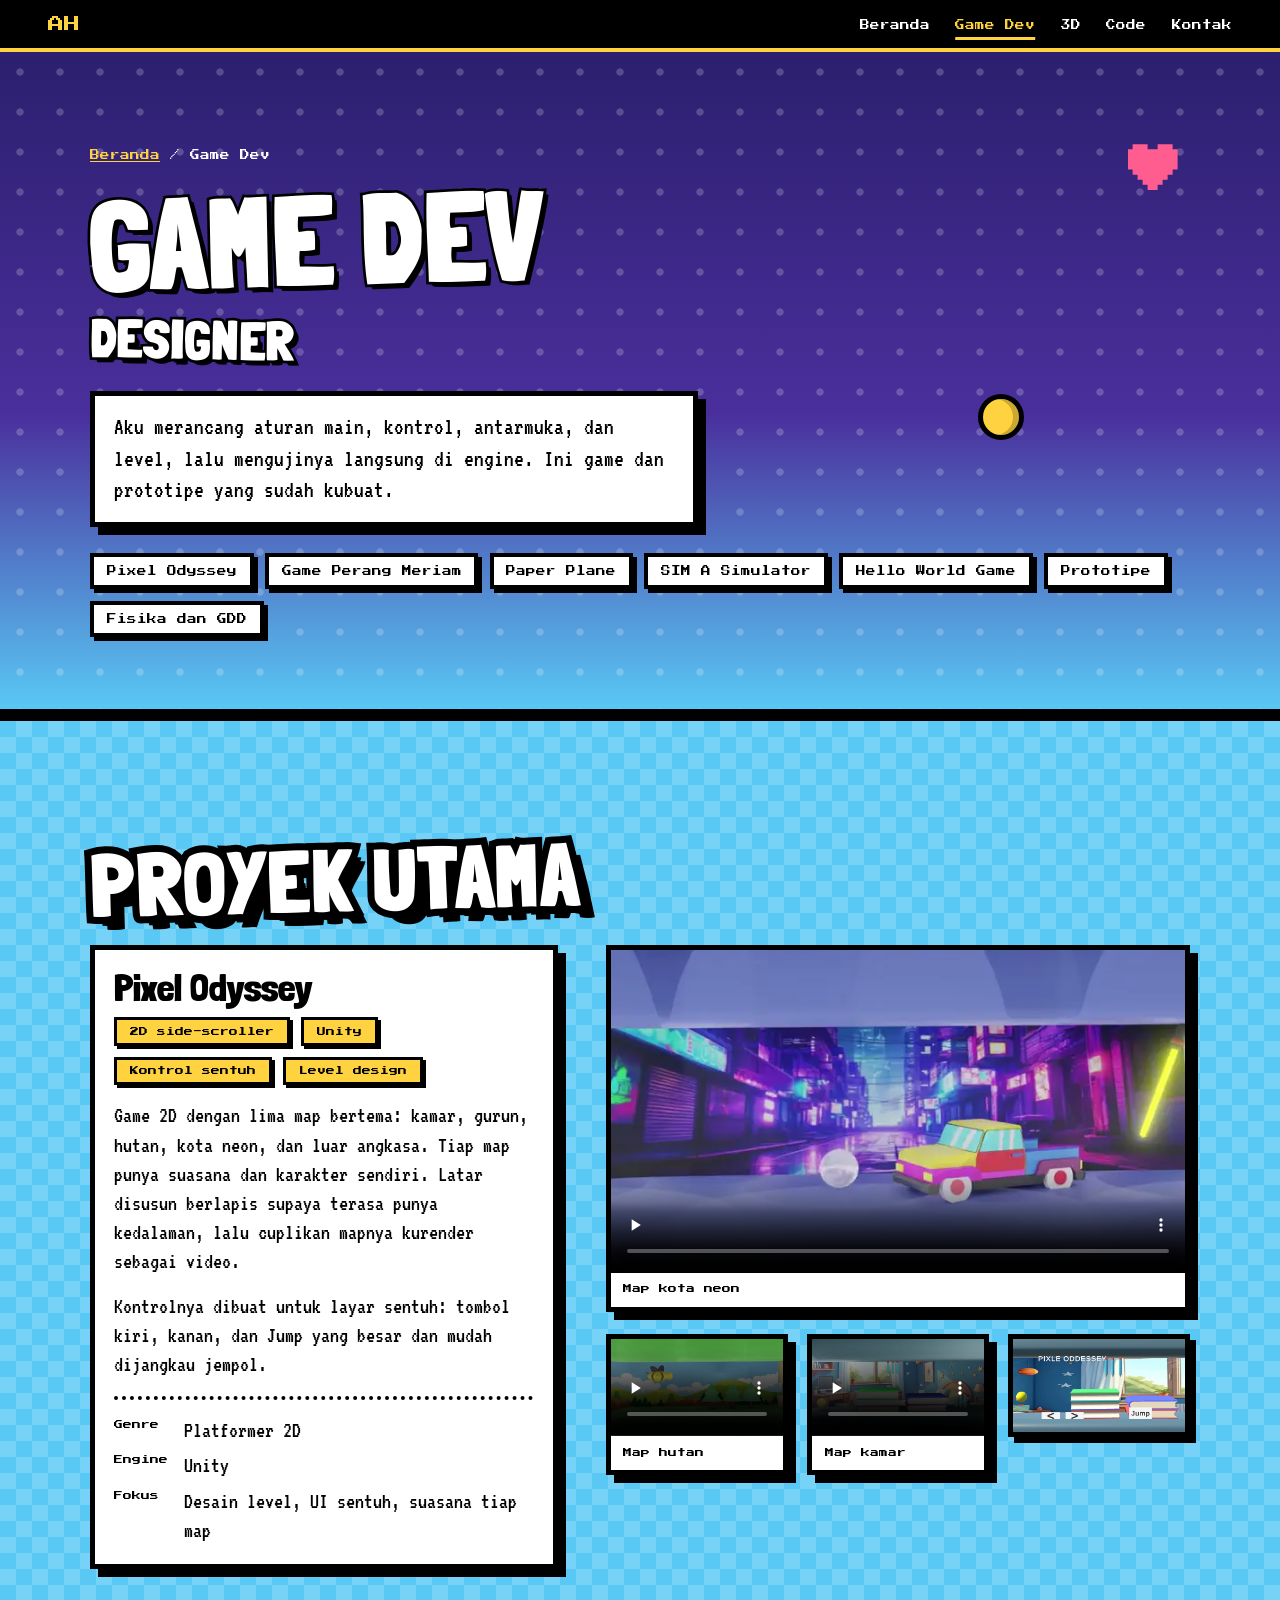
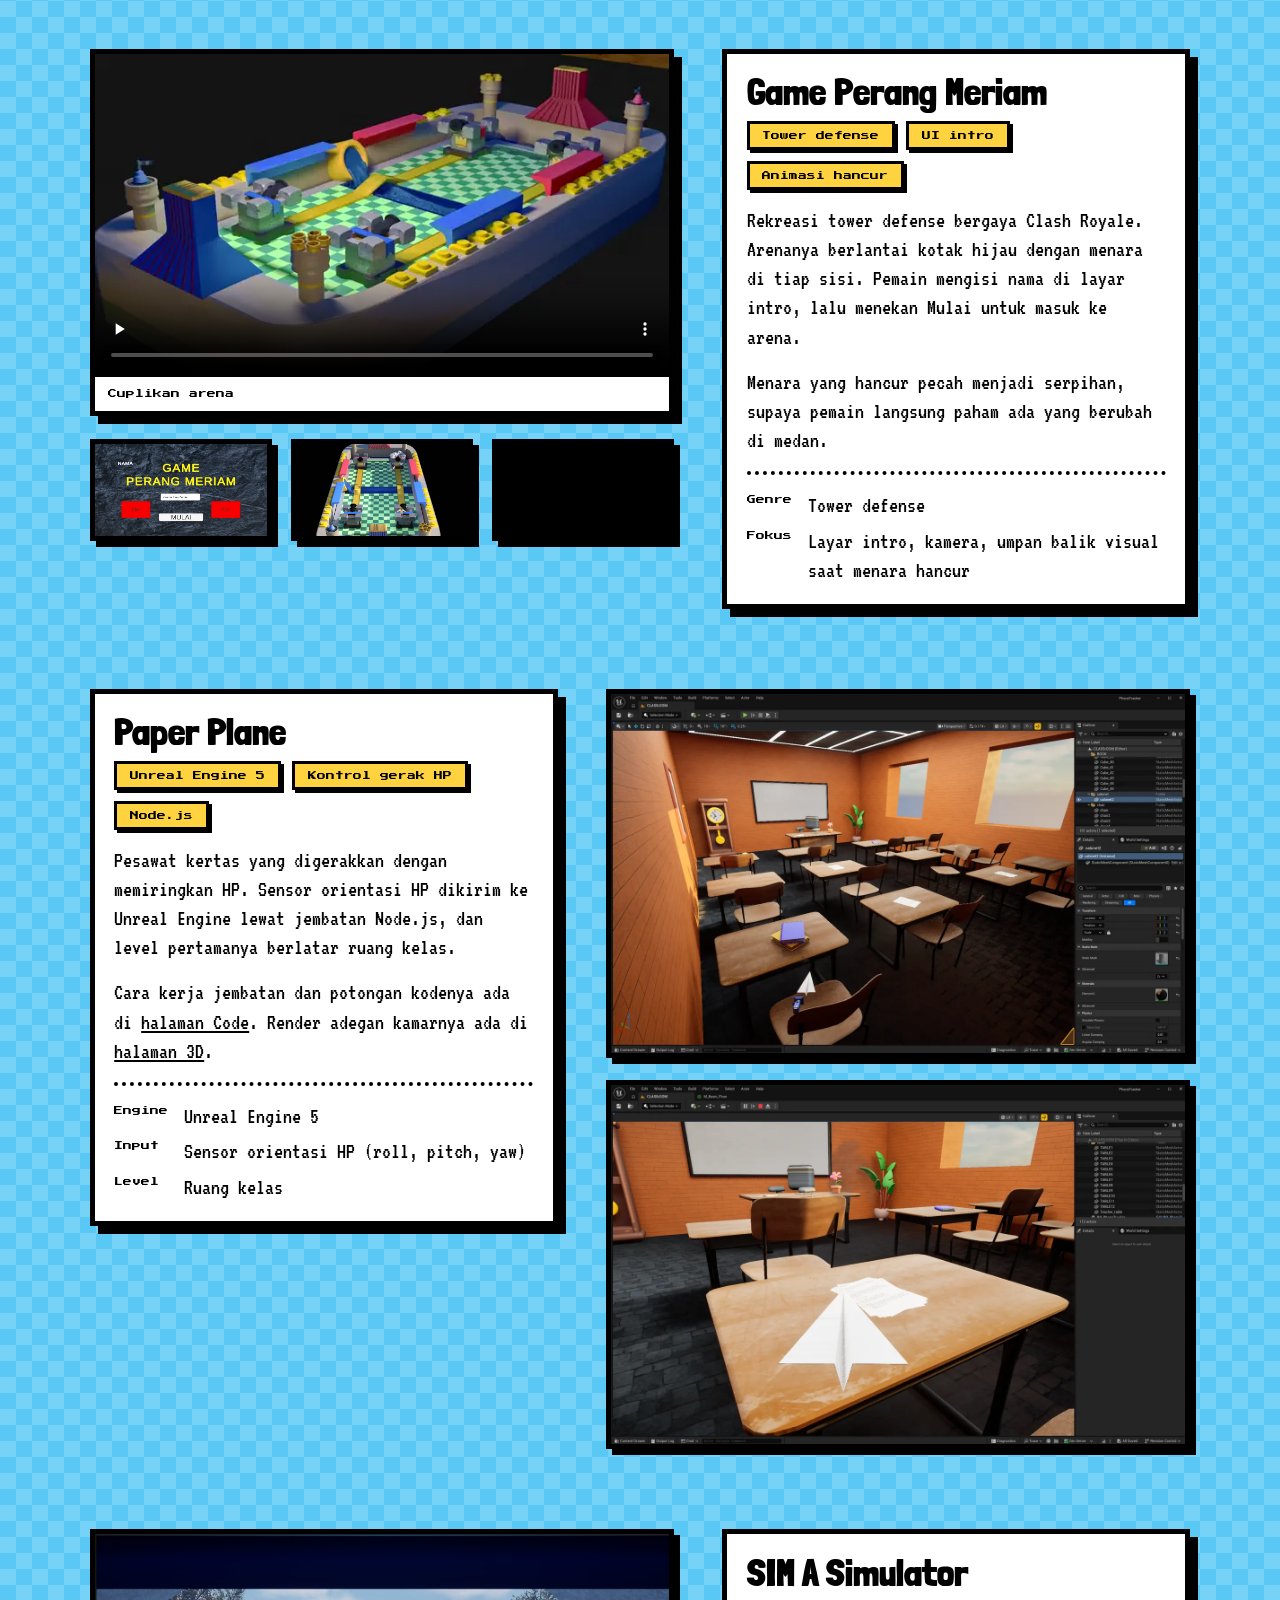
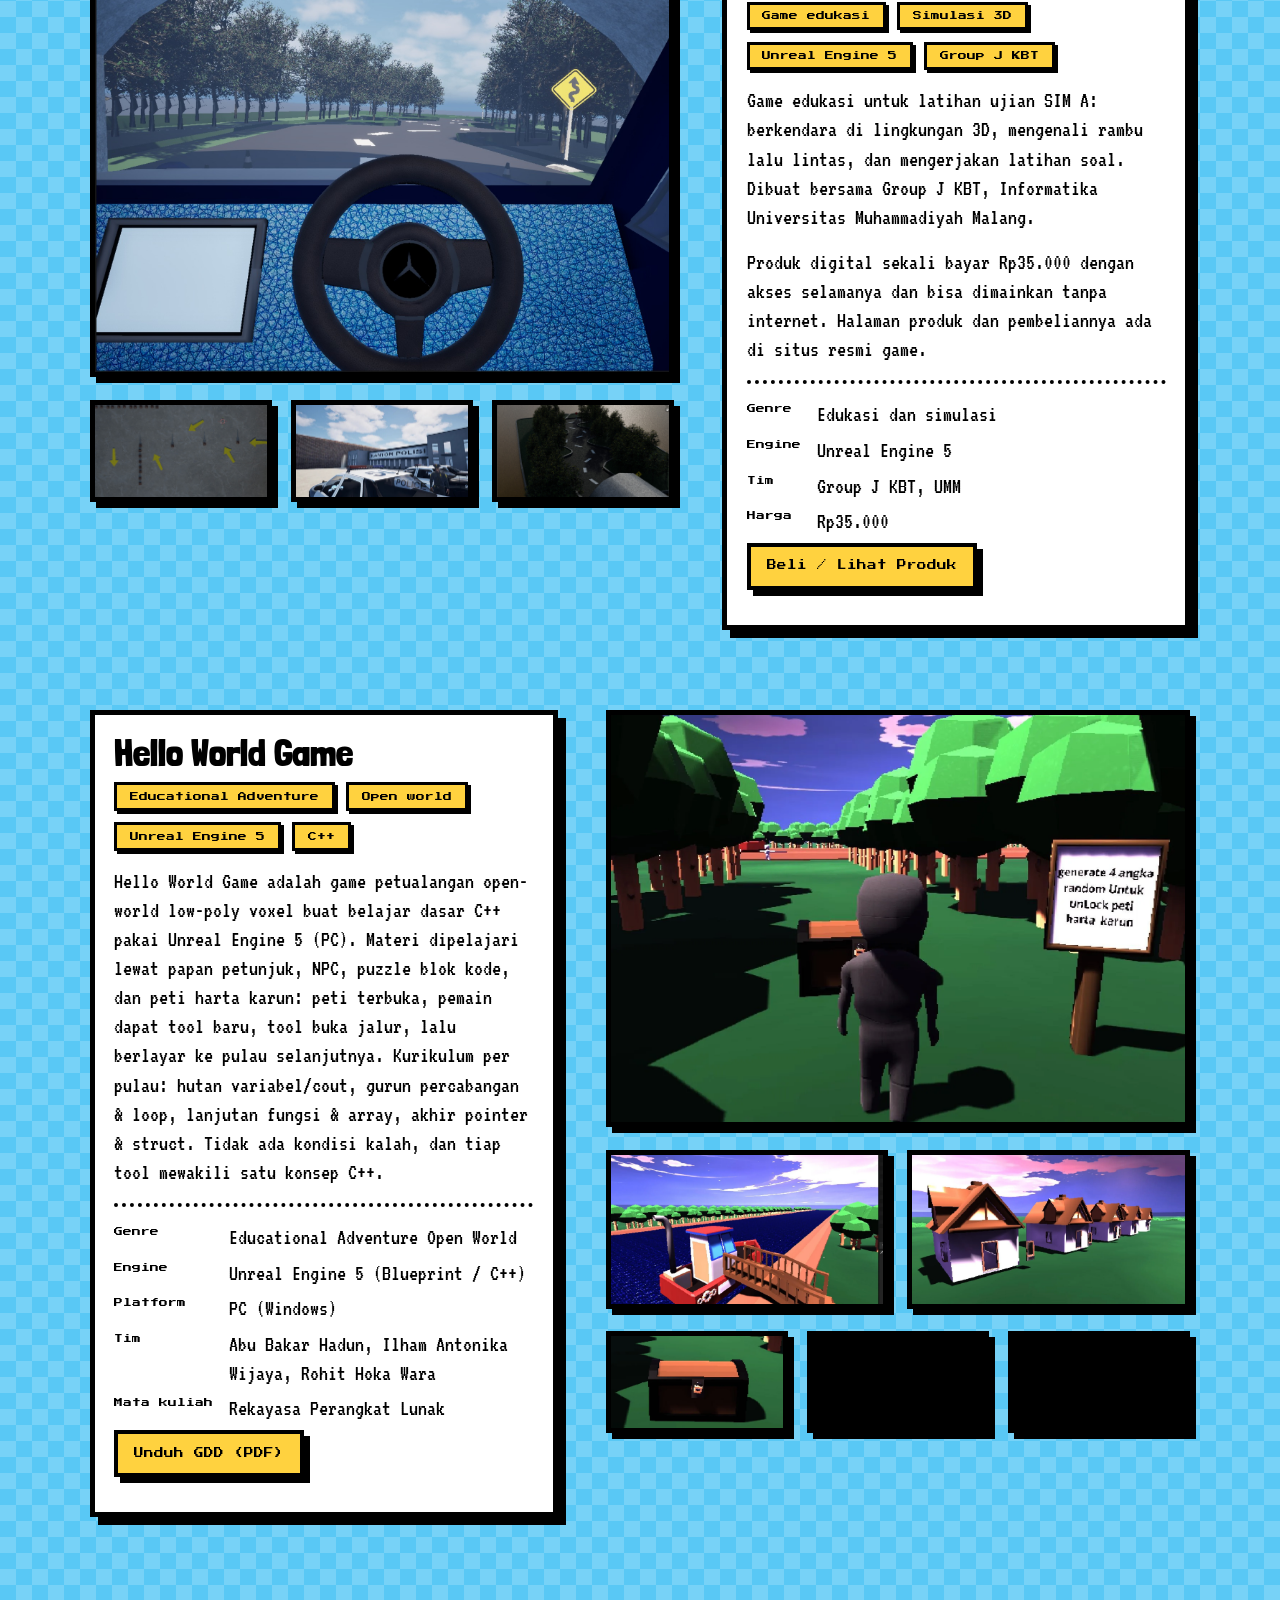
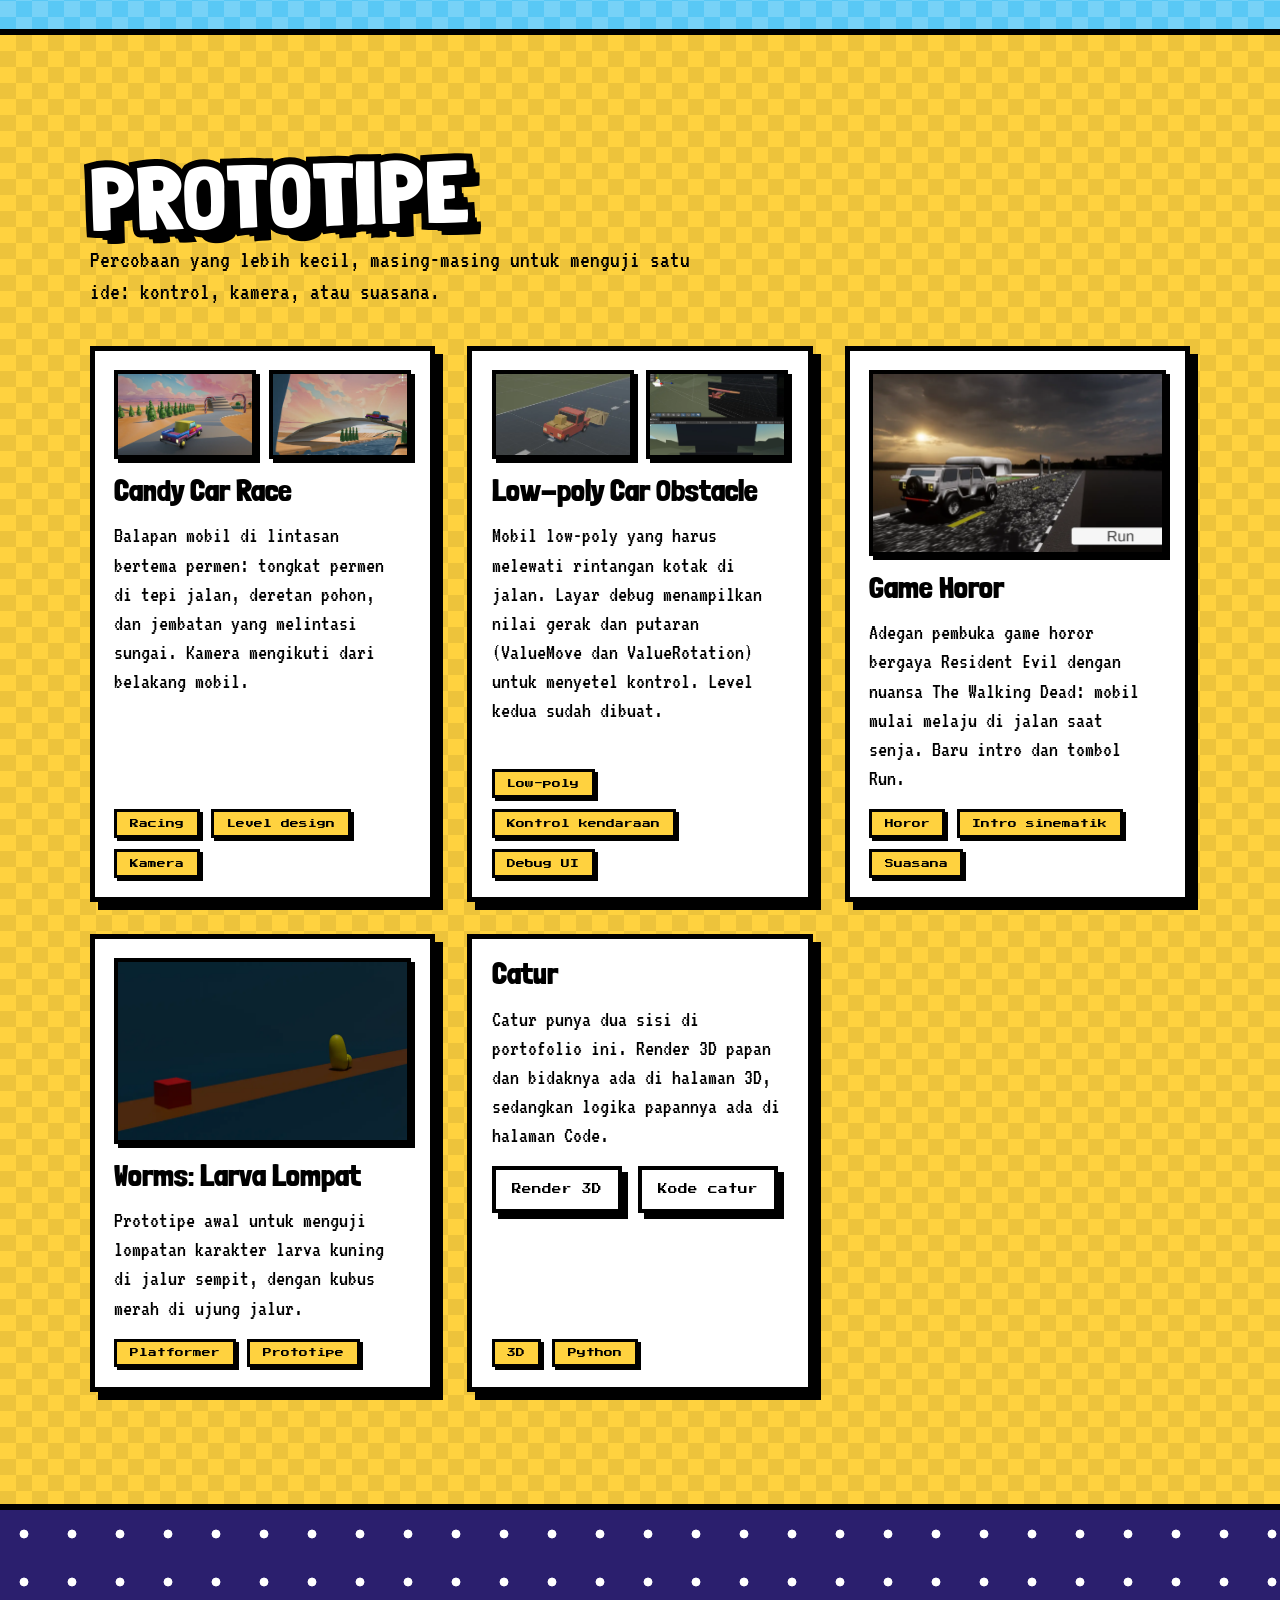
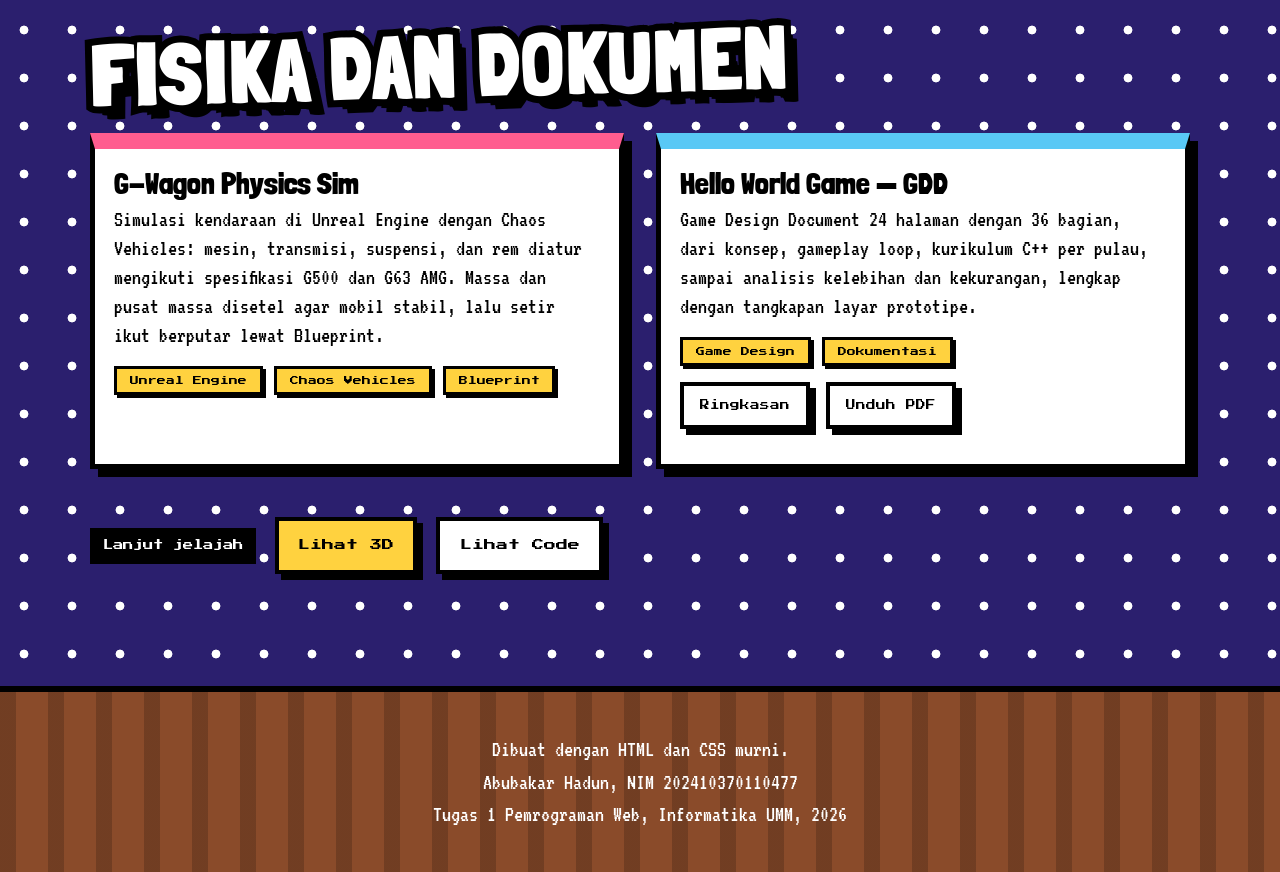
==== commit f327053e: "Singkatkan penjelasan Hello World Game" ====
--- a/gamedev.html
+++ b/gamedev.html
@@ -127,10 +127,7 @@
         <div class="card case__body">
           <h3>Hello World Game</h3>
           <ul class="tags"><li>Educational Adventure</li><li>Open world</li><li>Unreal Engine 5</li><li>C++</li></ul>
-          <p>Game petualangan dunia terbuka bergaya low-poly voxel untuk belajar dasar C++, dibuat untuk PC dengan Unreal Engine 5. Materi tidak disajikan sebagai kuis, melainkan lewat papan petunjuk, NPC, objek interaktif, puzzle logika, dan peti harta karun. Slogannya: “Jelajahi Dunia, Pecahkan Kode, Kuasai C++.”</p>
-          <p>Pemain mulai dari desa kecil di tepi hutan. Tiap area berisi sign board dengan materi singkat, NPC pemberi hint, dan treasure chest yang terkunci puzzle blok kode. Peti yang terbuka memberi tool baru, tool itu membuka jalur berikutnya, dan setelah semua objective area selesai pemain berlayar ke pulau selanjutnya. Tidak ada kondisi kalah: puzzle boleh dicoba sebanyak apa pun.</p>
-          <p>Materinya bertingkat per pulau: hutan untuk variabel, tipe data, operator, dan cout; pulau gurun untuk percabangan (if-else, switch) dan perulangan (for, while); pulau lanjutan untuk fungsi, parameter, dan array; pulau akhir untuk pointer dan struct. Tiap tool mewakili satu konsep: Kompas untuk variabel, Kunci Logika untuk percabangan, Roda Perulangan untuk loop, Buku Fungsi untuk fungsi, Kompas Alamat untuk pointer.</p>
-          <p>Level dirancang dengan prinsip funneling: jalur setapak, cahaya, dan formasi pohon mengarahkan pemain ke titik penting tanpa menghilangkan kebebasan eksplorasi. Ada empat NPC utama (Pak Hendra, Sari, Kapten Boyo, Profesor Loop), HUD dengan progres area dan inventory tool, serta main menu bergaya voxel dengan latar dunia yang diburamkan.</p>
+          <p>Hello World Game adalah game petualangan open-world low-poly voxel buat belajar dasar C++ pakai Unreal Engine 5 (PC). Materi dipelajari lewat papan petunjuk, NPC, puzzle blok kode, dan peti harta karun: peti terbuka, pemain dapat tool baru, tool buka jalur, lalu berlayar ke pulau selanjutnya. Kurikulum per pulau: hutan variabel/cout, gurun percabangan &amp; loop, lanjutan fungsi &amp; array, akhir pointer &amp; struct. Tidak ada kondisi kalah, dan tiap tool mewakili satu konsep C++.</p>
           <dl class="facts"><dt>Genre</dt><dd>Educational Adventure Open World</dd><dt>Engine</dt><dd>Unreal Engine 5 (Blueprint / C++)</dd><dt>Platform</dt><dd>PC (Windows)</dd><dt>Tim</dt><dd>Abu Bakar Hadun, Ilham Antonika Wijaya, Rohit Hoka Wara</dd><dt>Mata kuliah</dt><dd>Rekayasa Perangkat Lunak</dd></dl>
           <p class="links"><a class="btn" href="assets/docs/Hello_World_Game_GDD.pdf" download>Unduh GDD (PDF)</a></p>
         </div>
